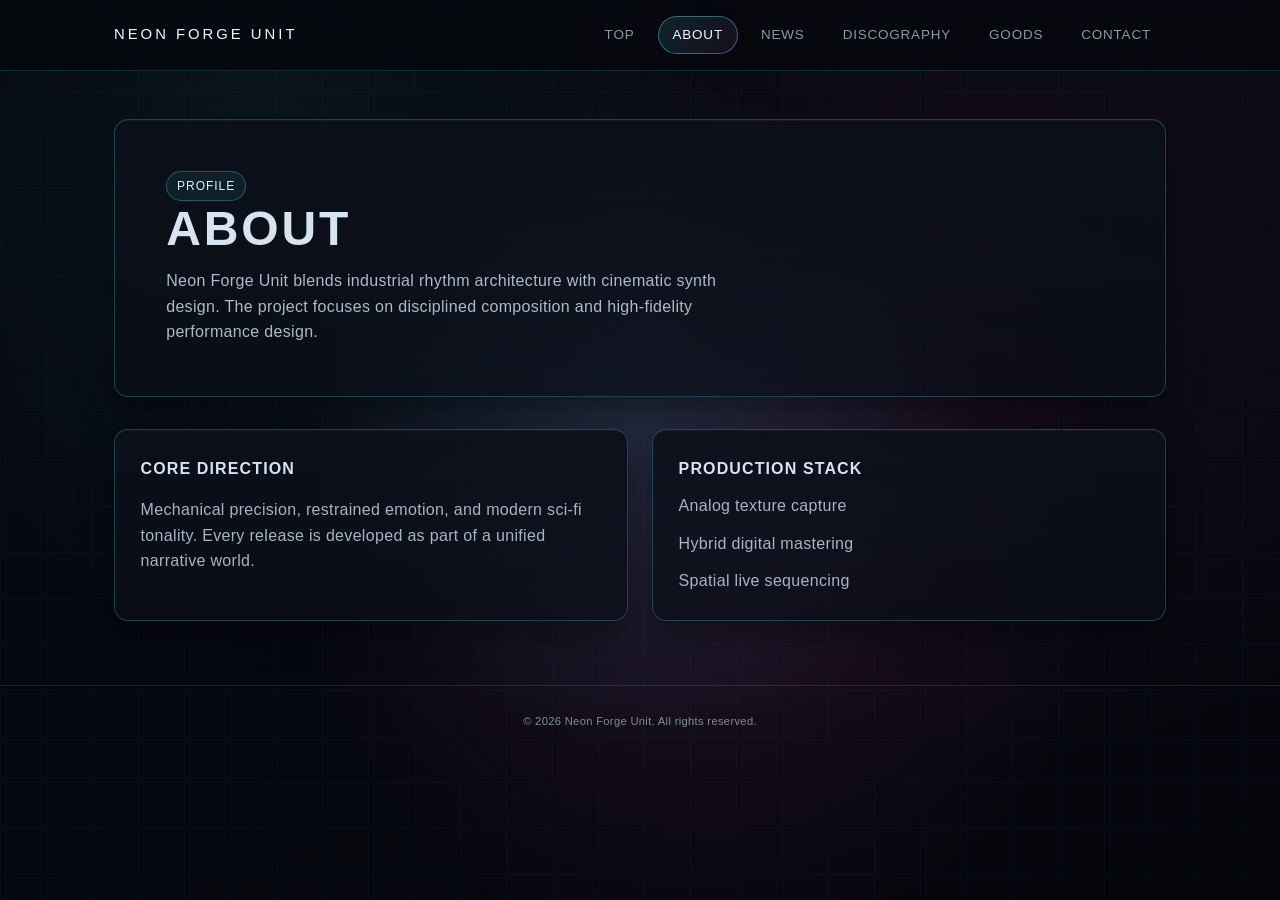
==== about/index.html @ 89658a67 "Add files via upload" ====
<!doctype html>
<html lang="en" data-page="about">
  <head>
    <meta charset="utf-8">
    <meta name="viewport" content="width=device-width, initial-scale=1">
    <title>About | Neon Forge Unit</title>
    <meta name="description" content="About Neon Forge Unit.">
    <link rel="stylesheet" href="/assets/site.css">
    <script defer src="/assets/site.js"></script>
  </head>
  <body>
    <div class="site-bg" aria-hidden="true">
      <div class="bg-grid"></div>
      <div class="bg-glow"></div>
      <div class="bg-scanlines"></div>
      <div class="bg-logo"><img src="/logo.png" alt=""></div>
    </div>

    <header class="site-header">
      <div class="nav-wrap">
        <a class="brand" href="/">Neon Forge Unit</a>
        <button class="menu-toggle" data-menu-toggle aria-controls="main-nav" aria-expanded="false">Menu</button>
        <nav id="main-nav" class="main-nav" data-nav aria-label="Primary">
          <ul>
            <li><a href="/">Top</a></li>
            <li><a href="/about/" aria-current="page">About</a></li>
            <li><a href="/news/">News</a></li>
            <li><a href="/discography/">Discography</a></li>
            <li><a href="/goods/">Goods</a></li>
            <li><a href="/contact/">Contact</a></li>
          </ul>
        </nav>
      </div>
    </header>

    <main class="container page">
      <section class="hero" aria-labelledby="about-title">
        <span class="tag">Profile</span>
        <h1 id="about-title">About</h1>
        <p>
          Neon Forge Unit blends industrial rhythm architecture with cinematic synth design. The project focuses on
          disciplined composition and high-fidelity performance design.
        </p>
      </section>

      <section class="grid" aria-label="About details">
        <article class="panel span-6">
          <h2>Core Direction</h2>
          <p>
            Mechanical precision, restrained emotion, and modern sci-fi tonality. Every release is developed as part of
            a unified narrative world.
          </p>
        </article>
        <article class="panel span-6">
          <h2>Production Stack</h2>
          <ul class="list-reset">
            <li>Analog texture capture</li>
            <li>Hybrid digital mastering</li>
            <li>Spatial live sequencing</li>
          </ul>
        </article>
      </section>
    </main>

    <footer class="site-footer">
      <small>&copy; 2026 Neon Forge Unit. All rights reserved.</small>
    </footer>
  </body>
</html>
---- assets/site.css ----
:root {
  --bg: #05060a;
  --bg-soft: #0a0d14;
  --surface: rgba(11, 15, 24, 0.72);
  --surface-strong: rgba(14, 19, 30, 0.92);
  --text: #d7e3f1;
  --text-dim: #8c98a8;
  --cyan: #49e6ff;
  --magenta: #ff5ad9;
  --line: rgba(73, 230, 255, 0.22);
  --line-soft: rgba(73, 230, 255, 0.09);
  --glow-cyan: rgba(73, 230, 255, 0.17);
  --glow-magenta: rgba(255, 90, 217, 0.14);
  --radius: 14px;
  --radius-sm: 10px;
  --container: 1100px;
  --space-1: 0.5rem;
  --space-2: 0.75rem;
  --space-3: 1rem;
  --space-4: 1.5rem;
  --space-5: 2rem;
  --space-6: 3rem;
  --space-7: 4rem;
  --border: 1px solid rgba(73, 230, 255, 0.24);
  --focus: 0 0 0 2px rgba(73, 230, 255, 0.35);
}

* {
  box-sizing: border-box;
}

html,
body {
  margin: 0;
  padding: 0;
  min-height: 100%;
}

body {
  font-family: "Segoe UI", "Noto Sans", "Helvetica Neue", sans-serif;
  color: var(--text);
  background: var(--bg);
  line-height: 1.6;
  letter-spacing: 0.02em;
}

a {
  color: inherit;
  text-decoration: none;
}

img {
  max-width: 100%;
  display: block;
}

.site-bg {
  position: fixed;
  inset: 0;
  z-index: -2;
  overflow: hidden;
  pointer-events: none;
  background:
    radial-gradient(circle at 20% 18%, rgba(73, 230, 255, 0.07), transparent 38%),
    radial-gradient(circle at 78% 26%, rgba(255, 90, 217, 0.06), transparent 45%),
    linear-gradient(160deg, #04050a 0%, #060811 45%, #05060a 100%);
}

.bg-grid,
.bg-glow,
.bg-scanlines,
.bg-logo {
  position: absolute;
  inset: 0;
}

.bg-grid {
  background-image:
    linear-gradient(rgba(73, 230, 255, 0.05) 1px, transparent 1px),
    linear-gradient(90deg, rgba(73, 230, 255, 0.05) 1px, transparent 1px);
  background-size: 46px 46px;
  opacity: 0.5;
}

.bg-glow {
  background:
    radial-gradient(circle at 50% 45%, var(--glow-cyan), transparent 42%),
    radial-gradient(circle at 55% 60%, var(--glow-magenta), transparent 48%);
  opacity: 0.8;
}

.bg-scanlines {
  background: repeating-linear-gradient(
    to bottom,
    rgba(255, 255, 255, 0.012) 0,
    rgba(255, 255, 255, 0.012) 1px,
    transparent 1px,
    transparent 3px
  );
  mix-blend-mode: soft-light;
  opacity: 0.18;
  animation: scan-drift 9s linear infinite;
}

.bg-logo {
  display: grid;
  place-items: center;
  opacity: 0.16;
}

.bg-logo img {
  width: min(46vw, 520px);
  height: auto;
  filter: drop-shadow(0 0 16px rgba(73, 230, 255, 0.18));
  transform: translate3d(0, 0, 0);
  transition: opacity 260ms ease;
  will-change: transform, filter;
}

.bg-logo.glitching img {
  filter:
    drop-shadow(-1px 0 rgba(255, 90, 217, 0.4))
    drop-shadow(1px 0 rgba(73, 230, 255, 0.45))
    drop-shadow(0 0 22px rgba(73, 230, 255, 0.2));
}

.site-header {
  position: sticky;
  top: 0;
  z-index: 15;
  border-bottom: 1px solid rgba(73, 230, 255, 0.16);
  backdrop-filter: blur(12px);
  background: rgba(5, 7, 12, 0.74);
}

.nav-wrap {
  max-width: var(--container);
  margin: 0 auto;
  padding: var(--space-3) var(--space-4);
  display: flex;
  align-items: center;
  justify-content: space-between;
  gap: var(--space-4);
}

.brand {
  font-size: 0.93rem;
  letter-spacing: 0.2em;
  text-transform: uppercase;
  color: #ecf5ff;
  white-space: nowrap;
}

.menu-toggle {
  display: none;
  background: transparent;
  color: var(--text);
  border: var(--border);
  border-radius: var(--radius-sm);
  padding: 0.48rem 0.72rem;
  font-size: 0.8rem;
  letter-spacing: 0.08em;
  text-transform: uppercase;
}

.main-nav ul {
  list-style: none;
  margin: 0;
  padding: 0;
  display: flex;
  gap: var(--space-1);
  align-items: center;
}

.main-nav a {
  display: inline-flex;
  align-items: center;
  justify-content: center;
  border-radius: 999px;
  border: 1px solid transparent;
  color: var(--text-dim);
  padding: 0.46rem 0.88rem;
  font-size: 0.84rem;
  letter-spacing: 0.06em;
  text-transform: uppercase;
  transition: 180ms ease;
}

.main-nav a:hover,
.main-nav a:focus-visible {
  color: var(--text);
  border-color: var(--line);
  background: rgba(73, 230, 255, 0.08);
  outline: none;
}

.main-nav a[aria-current="page"] {
  color: #f4f9ff;
  border-color: rgba(73, 230, 255, 0.42);
  background:
    linear-gradient(135deg, rgba(73, 230, 255, 0.13), rgba(255, 90, 217, 0.08));
}

.container {
  max-width: var(--container);
  margin: 0 auto;
  padding: var(--space-6) var(--space-4) var(--space-7);
}

.page {
  display: grid;
  gap: var(--space-5);
}

.hero,
.panel {
  border: var(--border);
  border-radius: var(--radius);
  background:
    linear-gradient(180deg, rgba(12, 16, 26, 0.92), rgba(10, 14, 23, 0.72));
  box-shadow:
    inset 0 1px 0 rgba(255, 255, 255, 0.04),
    0 16px 35px rgba(0, 0, 0, 0.4);
}

.hero {
  padding: clamp(1.5rem, 4vw, 3.2rem);
}

.hero h1 {
  margin: 0 0 var(--space-2);
  font-size: clamp(1.8rem, 5vw, 3rem);
  letter-spacing: 0.06em;
  text-transform: uppercase;
  line-height: 1.15;
}

.hero p {
  margin: 0;
  max-width: 66ch;
  color: #adbac9;
}

.grid {
  display: grid;
  gap: var(--space-4);
  grid-template-columns: repeat(12, minmax(0, 1fr));
}

.panel {
  padding: clamp(1.1rem, 3vw, 1.6rem);
}

.panel h2 {
  margin: 0 0 var(--space-2);
  font-size: 1rem;
  text-transform: uppercase;
  letter-spacing: 0.07em;
}

.panel p,
.panel li {
  color: #a7b4c3;
}

.span-4 {
  grid-column: span 4;
}

.span-6 {
  grid-column: span 6;
}

.span-8 {
  grid-column: span 8;
}

.span-12 {
  grid-column: span 12;
}

.list-reset {
  list-style: none;
  padding: 0;
  margin: 0;
  display: grid;
  gap: var(--space-2);
}

.tag {
  display: inline-flex;
  align-items: center;
  border-radius: 999px;
  border: 1px solid rgba(73, 230, 255, 0.3);
  background: rgba(73, 230, 255, 0.07);
  color: #d9f4ff;
  font-size: 0.75rem;
  letter-spacing: 0.08em;
  text-transform: uppercase;
  padding: 0.26rem 0.62rem;
}

.news-item,
.release,
.good-item {
  padding: var(--space-3);
  border-radius: var(--radius-sm);
  border: 1px solid var(--line-soft);
  background: rgba(8, 11, 19, 0.72);
}

.news-item h3,
.release h3,
.good-item h3 {
  margin: 0 0 0.35rem;
  font-size: 1rem;
}

.news-meta,
.release-meta,
.good-meta {
  margin: 0 0 var(--space-2);
  color: #87a2b8;
  font-size: 0.8rem;
  letter-spacing: 0.04em;
}

form {
  display: grid;
  gap: var(--space-3);
}

label {
  display: grid;
  gap: 0.42rem;
  font-size: 0.84rem;
  letter-spacing: 0.05em;
  text-transform: uppercase;
  color: #bfd0df;
}

input,
textarea {
  width: 100%;
  border: 1px solid rgba(73, 230, 255, 0.3);
  border-radius: 10px;
  background: rgba(8, 12, 20, 0.94);
  color: var(--text);
  font: inherit;
  padding: 0.72rem 0.86rem;
}

textarea {
  min-height: 160px;
  resize: vertical;
}

input:focus-visible,
textarea:focus-visible,
button:focus-visible,
a:focus-visible {
  outline: none;
  box-shadow: var(--focus);
}

button[type="submit"] {
  justify-self: start;
  border: 1px solid rgba(73, 230, 255, 0.45);
  border-radius: 999px;
  color: #e5f7ff;
  background:
    linear-gradient(132deg, rgba(73, 230, 255, 0.2), rgba(255, 90, 217, 0.16));
  padding: 0.62rem 1.2rem;
  letter-spacing: 0.08em;
  text-transform: uppercase;
  cursor: pointer;
}

.site-footer {
  border-top: 1px solid rgba(73, 230, 255, 0.16);
  padding: var(--space-4);
  color: #7f8d9d;
  font-size: 0.84rem;
  text-align: center;
}

@keyframes scan-drift {
  from {
    transform: translateY(0);
  }
  to {
    transform: translateY(3px);
  }
}

@media (max-width: 900px) {
  .span-4,
  .span-6,
  .span-8 {
    grid-column: span 12;
  }

  .nav-wrap {
    flex-wrap: wrap;
  }

  .menu-toggle {
    display: inline-flex;
    margin-left: auto;
  }

  .main-nav {
    width: 100%;
    display: none;
  }

  .main-nav.open {
    display: block;
  }

  .main-nav ul {
    flex-direction: column;
    align-items: stretch;
    gap: 0.35rem;
    padding-top: 0.35rem;
  }

  .main-nav a {
    justify-content: flex-start;
    border-radius: var(--radius-sm);
  }

  .container {
    padding-top: var(--space-5);
  }

  .bg-logo img {
    width: min(70vw, 460px);
  }
}

@media (prefers-reduced-motion: reduce) {
  *,
  *::before,
  *::after {
    animation-duration: 0.001ms !important;
    animation-iteration-count: 1 !important;
    transition-duration: 0.001ms !important;
    scroll-behavior: auto !important;
  }

  .bg-scanlines {
    animation: none;
  }
}
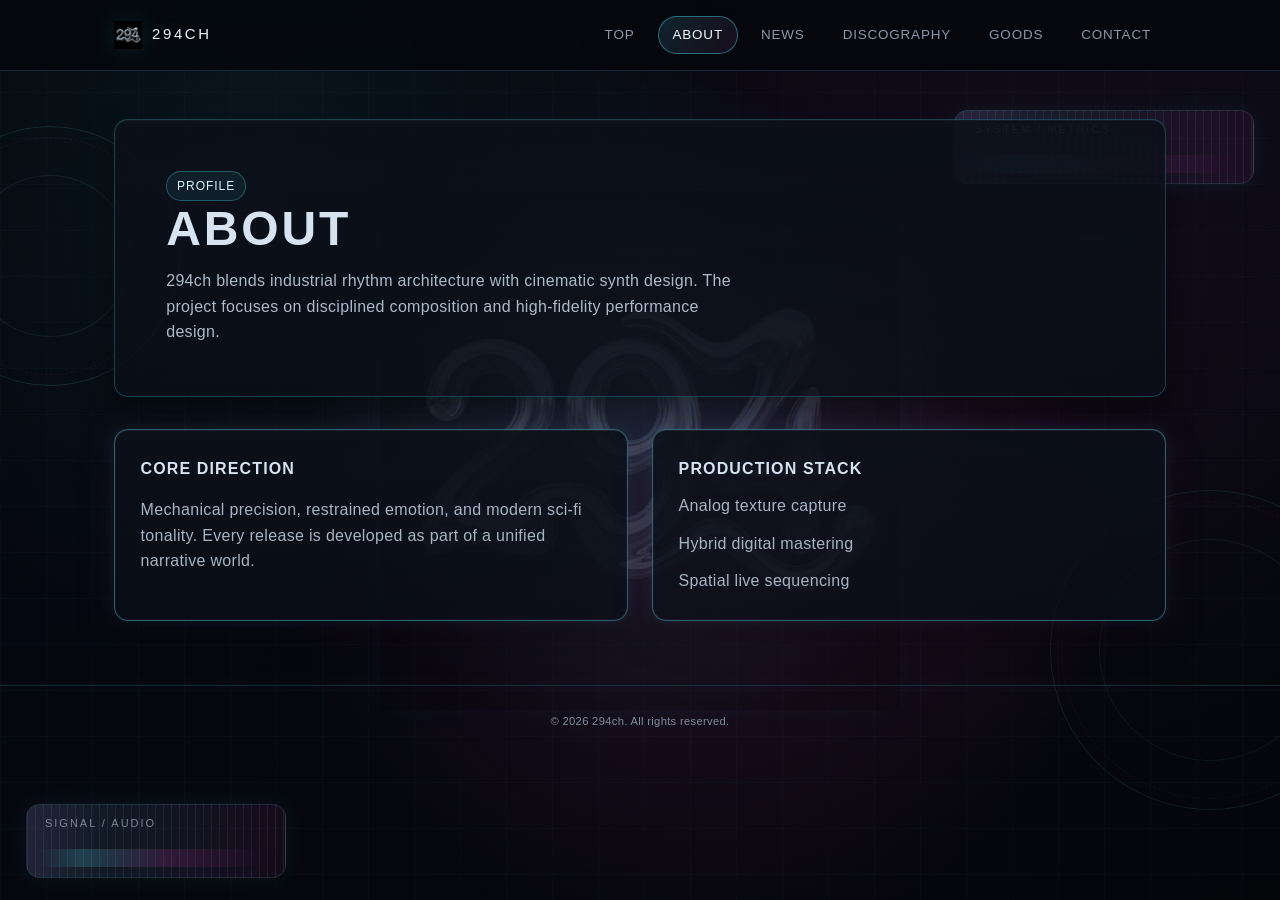
==== commit 7ceac811: "Add files via upload" ====
--- a/about/index.html
+++ b/about/index.html
@@ -1,10 +1,10 @@
 <!doctype html>
-<html lang="en" data-page="about">
+<html lang="ja" data-page="about">
   <head>
     <meta charset="utf-8">
     <meta name="viewport" content="width=device-width, initial-scale=1">
-    <title>About | Neon Forge Unit</title>
-    <meta name="description" content="About Neon Forge Unit.">
+    <title>About | 294ch</title>
+    <meta name="description" content="294ch のプロフィールと概要。">
     <link rel="stylesheet" href="/assets/site.css">
     <script defer src="/assets/site.js"></script>
   </head>
@@ -13,12 +13,19 @@
       <div class="bg-grid"></div>
       <div class="bg-glow"></div>
       <div class="bg-scanlines"></div>
+      <canvas class="bg-spectrum" data-spectrum aria-hidden="true"></canvas>
+      <div class="bg-hud" aria-hidden="true">
+        <div class="hud-reticle hud-reticle--a"></div>
+        <div class="hud-reticle hud-reticle--b"></div>
+        <div class="hud-meter hud-meter--left"><div class="hud-label">SIGNAL / AUDIO</div></div>
+        <div class="hud-meter hud-meter--right"><div class="hud-label">SYSTEM / METRICS</div></div>
+      </div>
       <div class="bg-logo"><img src="/logo.png" alt=""></div>
     </div>
 
     <header class="site-header">
       <div class="nav-wrap">
-        <a class="brand" href="/">Neon Forge Unit</a>
+        <a class="brand" href="/"><img class="brand-logo" src="/logo.png" alt="294ch"><span>294ch</span></a>
         <button class="menu-toggle" data-menu-toggle aria-controls="main-nav" aria-expanded="false">Menu</button>
         <nav id="main-nav" class="main-nav" data-nav aria-label="Primary">
           <ul>
@@ -38,7 +45,7 @@
         <span class="tag">Profile</span>
         <h1 id="about-title">About</h1>
         <p>
-          Neon Forge Unit blends industrial rhythm architecture with cinematic synth design. The project focuses on
+          294ch blends industrial rhythm architecture with cinematic synth design. The project focuses on
           disciplined composition and high-fidelity performance design.
         </p>
       </section>
@@ -63,7 +70,7 @@
     </main>
 
     <footer class="site-footer">
-      <small>&copy; 2026 Neon Forge Unit. All rights reserved.</small>
+      <small>&copy; 2026 294ch. All rights reserved.</small>
     </footer>
   </body>
 </html>
--- a/assets/site.css
+++ b/assets/site.css
@@ -214,6 +214,7 @@
 
 .hero,
 .panel {
+  position: relative;
   border: var(--border);
   border-radius: var(--radius);
   background:
@@ -453,3 +454,166 @@
     animation: none;
   }
 }
+
+/* --- Neon border pulse for panels --- */
+@keyframes neonFlicker {
+  0% { opacity: .55; filter: blur(.2px); }
+  6% { opacity: .85; }
+  8% { opacity: .35; }
+  10% { opacity: .75; }
+  14% { opacity: .55; }
+  22% { opacity: .95; }
+  24% { opacity: .6; }
+  48% { opacity: .7; }
+  52% { opacity: .95; }
+  60% { opacity: .55; }
+  100% { opacity: .65; }
+}
+
+.panel::before {
+  content: "";
+  position: absolute;
+  inset: -1px;
+  border-radius: inherit;
+  pointer-events: none;
+  border: 1px solid rgba(125, 244, 255, .28);
+  box-shadow:
+    0 0 0 1px rgba(255, 63, 219, .08) inset,
+    0 0 14px rgba(85, 234, 255, .14),
+    0 0 34px rgba(255, 63, 219, .08);
+  opacity: .6;
+  mix-blend-mode: screen;
+  animation: neonFlicker 7s infinite;
+}
+
+.panel:hover::before {
+  opacity: .9;
+}
+
+/* Brand logo */
+.brand {
+  display: inline-flex;
+  align-items: center;
+  gap: 10px;
+  letter-spacing: .18em;
+}
+.brand-logo {
+  width: 28px;
+  height: 28px;
+  display: block;
+  filter: drop-shadow(0 0 14px rgba(85,234,255,.14));
+  opacity: .92;
+}
+
+/* --- HUD background elements --- */
+.bg-spectrum {
+  position: absolute;
+  inset: 0;
+  width: 100%;
+  height: 100%;
+  opacity: .22;
+  mix-blend-mode: screen;
+  pointer-events: none;
+}
+
+.bg-hud {
+  position: absolute;
+  inset: 0;
+  pointer-events: none;
+  opacity: .8;
+}
+
+.hud-reticle {
+  position: absolute;
+  width: 260px;
+  height: 260px;
+  border-radius: 50%;
+  border: 1px solid rgba(125, 244, 255, .16);
+  box-shadow: 0 0 24px rgba(85,234,255,.08);
+  mask-image: radial-gradient(circle at center, rgba(0,0,0,.15) 0 36%, rgba(0,0,0,1) 40% 100%);
+}
+
+.hud-reticle::before,
+.hud-reticle::after{
+  content:"";
+  position:absolute;
+  inset: 10px;
+  border-radius: 50%;
+  border: 1px dashed rgba(255, 63, 219, .12);
+}
+
+.hud-reticle::after{
+  inset: 48px;
+  border-style: solid;
+  border-color: rgba(125, 244, 255, .1);
+}
+
+.hud-reticle--a { left: -80px; top: 14vh; transform: rotate(12deg); }
+.hud-reticle--b { right: -90px; bottom: 10vh; transform: rotate(-18deg); width: 320px; height: 320px; opacity: .8; }
+
+.hud-meter {
+  position: absolute;
+  width: 260px;
+  height: 74px;
+  border-radius: 14px;
+  border: 1px solid rgba(125, 244, 255, .14);
+  background:
+    linear-gradient(90deg, rgba(85,234,255,.14), rgba(255,63,219,.08)),
+    repeating-linear-gradient(90deg, rgba(255,255,255,.09) 0 1px, transparent 1px 8px);
+  box-shadow: 0 0 24px rgba(85,234,255,.08);
+  overflow: hidden;
+}
+
+.hud-meter::before{
+  content:"";
+  position:absolute;
+  inset: 0;
+  background:
+    linear-gradient(90deg, transparent 0%, rgba(85,234,255,.18) 32%, rgba(255,63,219,.16) 60%, transparent 100%);
+  transform: translateX(-70%);
+  animation: hudSweep 6.5s linear infinite;
+  opacity: .9;
+}
+
+@keyframes hudSweep{
+  0% { transform: translateX(-70%); }
+  100% { transform: translateX(70%); }
+}
+
+.hud-meter::after{
+  content:"";
+  position:absolute;
+  left: 12px;
+  right: 12px;
+  bottom: 10px;
+  height: 18px;
+  background:
+    linear-gradient(90deg,
+      rgba(85,234,255,.0) 0%,
+      rgba(85,234,255,.25) 18%,
+      rgba(255,63,219,.18) 55%,
+      rgba(255,63,219,.0) 100%);
+  filter: blur(.2px);
+  opacity: .9;
+}
+
+.hud-meter--left { left: 26px; bottom: 22px; }
+.hud-meter--right { right: 26px; top: 110px; width: 300px; }
+
+.hud-label{
+  position:absolute;
+  left: 18px;
+  top: 10px;
+  font-size: 11px;
+  letter-spacing: .18em;
+  color: rgba(220, 240, 255, .65);
+  text-transform: uppercase;
+}
+
+.hud-meter--right .hud-label{ left: 20px; }
+
+/* Reduce motion */
+@media (prefers-reduced-motion: reduce){
+  .panel::before { animation: none; }
+  .hud-meter::before { animation: none; }
+}
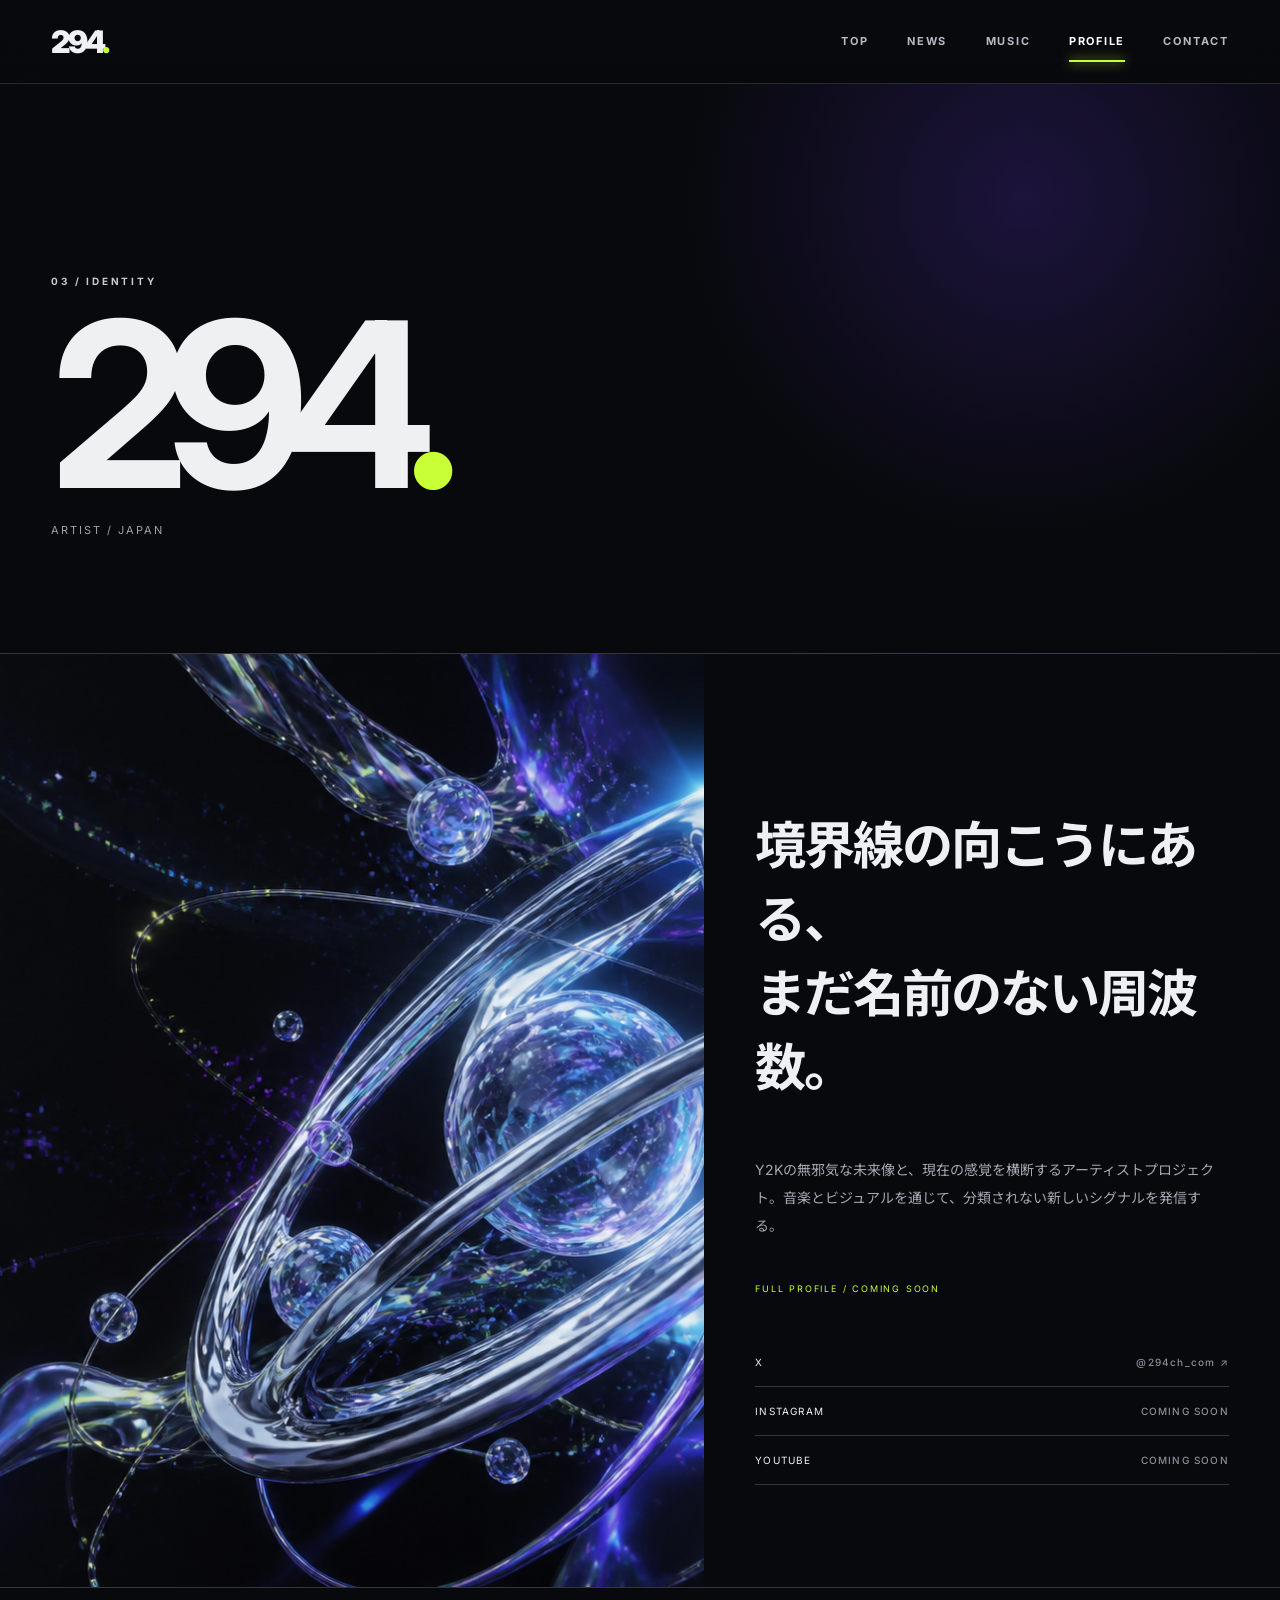
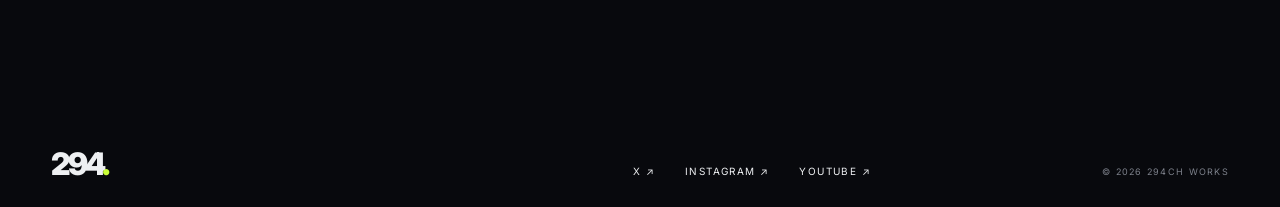
==== commit a8917b7c: "Redesign 294 artist website" ====
--- a/about/index.html
+++ b/about/index.html
@@ -1,76 +1,4 @@
-<!doctype html>
-<html lang="ja" data-page="about">
-  <head>
-    <meta charset="utf-8">
-    <meta name="viewport" content="width=device-width, initial-scale=1">
-    <title>About | 294ch</title>
-    <meta name="description" content="294ch のプロフィールと概要。">
-    <link rel="stylesheet" href="/assets/site.css">
-    <script defer src="/assets/site.js"></script>
-  </head>
-  <body>
-    <div class="site-bg" aria-hidden="true">
-      <div class="bg-grid"></div>
-      <div class="bg-glow"></div>
-      <div class="bg-scanlines"></div>
-      <canvas class="bg-spectrum" data-spectrum aria-hidden="true"></canvas>
-      <div class="bg-hud" aria-hidden="true">
-        <div class="hud-reticle hud-reticle--a"></div>
-        <div class="hud-reticle hud-reticle--b"></div>
-        <div class="hud-meter hud-meter--left"><div class="hud-label">SIGNAL / AUDIO</div></div>
-        <div class="hud-meter hud-meter--right"><div class="hud-label">SYSTEM / METRICS</div></div>
-      </div>
-      <div class="bg-logo"><img src="/logo.png" alt=""></div>
-    </div>
-
-    <header class="site-header">
-      <div class="nav-wrap">
-        <a class="brand" href="/"><img class="brand-logo" src="/logo.png" alt="294ch"><span>294ch</span></a>
-        <button class="menu-toggle" data-menu-toggle aria-controls="main-nav" aria-expanded="false">Menu</button>
-        <nav id="main-nav" class="main-nav" data-nav aria-label="Primary">
-          <ul>
-            <li><a href="/">Top</a></li>
-            <li><a href="/about/" aria-current="page">About</a></li>
-            <li><a href="/news/">News</a></li>
-            <li><a href="/discography/">Discography</a></li>
-            <li><a href="/goods/">Goods</a></li>
-            <li><a href="/contact/">Contact</a></li>
-          </ul>
-        </nav>
-      </div>
-    </header>
-
-    <main class="container page">
-      <section class="hero" aria-labelledby="about-title">
-        <span class="tag">Profile</span>
-        <h1 id="about-title">About</h1>
-        <p>
-          294ch blends industrial rhythm architecture with cinematic synth design. The project focuses on
-          disciplined composition and high-fidelity performance design.
-        </p>
-      </section>
-
-      <section class="grid" aria-label="About details">
-        <article class="panel span-6">
-          <h2>Core Direction</h2>
-          <p>
-            Mechanical precision, restrained emotion, and modern sci-fi tonality. Every release is developed as part of
-            a unified narrative world.
-          </p>
-        </article>
-        <article class="panel span-6">
-          <h2>Production Stack</h2>
-          <ul class="list-reset">
-            <li>Analog texture capture</li>
-            <li>Hybrid digital mastering</li>
-            <li>Spatial live sequencing</li>
-          </ul>
-        </article>
-      </section>
-    </main>
-
-    <footer class="site-footer">
-      <small>&copy; 2026 294ch. All rights reserved.</small>
-    </footer>
-  </body>
-</html>
+<!doctype html><html lang="ja" data-page="profile"><head><meta charset="utf-8"><meta name="viewport" content="width=device-width,initial-scale=1"><meta name="theme-color" content="#08090d"><meta name="description" content="アーティスト294.のプロフィール。"><title>PROFILE — 294.</title><link rel="stylesheet" href="/assets/site.css"><script defer src="/assets/site.js"></script></head><body>
+<header class="site-header"><a class="wordmark" href="/" aria-label="294. トップへ">294<span>.</span></a><button class="menu-button" type="button" aria-expanded="false" aria-controls="site-nav"><span></span><span></span><span></span><b>MENU</b></button><nav id="site-nav" class="site-nav" aria-label="メインメニュー"><a href="/">TOP</a><a href="/news/">NEWS</a><a href="/discography/">MUSIC</a><a class="active" href="/about/">PROFILE</a><a href="/contact/">CONTACT</a></nav></header>
+<main class="subpage"><header class="page-title reveal"><p class="eyebrow">03 / IDENTITY</p><h1>294<span>.</span></h1><p>ARTIST / JAPAN</p></header><section class="profile-grid reveal"><div class="profile-visual"><img src="/assets/images/294-hero.png" alt="294. キービジュアル"></div><div class="profile-copy"><p class="lead">境界線の向こうにある、<br>まだ名前のない周波数。</p><p>Y2Kの無邪気な未来像と、現在の感覚を横断するアーティストプロジェクト。音楽とビジュアルを通じて、分類されない新しいシグナルを発信する。</p><p class="profile-note">FULL PROFILE / COMING SOON</p><div class="social-stack"><a href="https://x.com/294ch_com" target="_blank" rel="noopener"><span>X</span><b>@294ch_com ↗</b></a><a href="#"><span>INSTAGRAM</span><b>COMING SOON</b></a><a href="#"><span>YOUTUBE</span><b>COMING SOON</b></a></div></div></section></main>
+<footer class="site-footer"><a class="wordmark" href="/">294<span>.</span></a><div class="footer-links"><a href="https://x.com/294ch_com" target="_blank" rel="noopener">X ↗</a><a href="#">INSTAGRAM ↗</a><a href="#">YOUTUBE ↗</a></div><small>© 2026 294CH WORKS</small></footer></body></html>
--- a/assets/site.css
+++ b/assets/site.css
@@ -1,619 +1,28 @@
-:root {
-  --bg: #05060a;
-  --bg-soft: #0a0d14;
-  --surface: rgba(11, 15, 24, 0.72);
-  --surface-strong: rgba(14, 19, 30, 0.92);
-  --text: #d7e3f1;
-  --text-dim: #8c98a8;
-  --cyan: #49e6ff;
-  --magenta: #ff5ad9;
-  --line: rgba(73, 230, 255, 0.22);
-  --line-soft: rgba(73, 230, 255, 0.09);
-  --glow-cyan: rgba(73, 230, 255, 0.17);
-  --glow-magenta: rgba(255, 90, 217, 0.14);
-  --radius: 14px;
-  --radius-sm: 10px;
-  --container: 1100px;
-  --space-1: 0.5rem;
-  --space-2: 0.75rem;
-  --space-3: 1rem;
-  --space-4: 1.5rem;
-  --space-5: 2rem;
-  --space-6: 3rem;
-  --space-7: 4rem;
-  --border: 1px solid rgba(73, 230, 255, 0.24);
-  --focus: 0 0 0 2px rgba(73, 230, 255, 0.35);
-}
+@import url('https://fonts.googleapis.com/css2?family=Inter:wght@400;500;600;700;800;900&family=Noto+Sans+JP:wght@400;500;700;900&display=swap');
 
-* {
-  box-sizing: border-box;
-}
-
-html,
-body {
-  margin: 0;
-  padding: 0;
-  min-height: 100%;
-}
-
-body {
-  font-family: "Segoe UI", "Noto Sans", "Helvetica Neue", sans-serif;
-  color: var(--text);
-  background: var(--bg);
-  line-height: 1.6;
-  letter-spacing: 0.02em;
-}
-
-a {
-  color: inherit;
-  text-decoration: none;
-}
-
-img {
-  max-width: 100%;
-  display: block;
-}
-
-.site-bg {
-  position: fixed;
-  inset: 0;
-  z-index: -2;
-  overflow: hidden;
-  pointer-events: none;
-  background:
-    radial-gradient(circle at 20% 18%, rgba(73, 230, 255, 0.07), transparent 38%),
-    radial-gradient(circle at 78% 26%, rgba(255, 90, 217, 0.06), transparent 45%),
-    linear-gradient(160deg, #04050a 0%, #060811 45%, #05060a 100%);
-}
-
-.bg-grid,
-.bg-glow,
-.bg-scanlines,
-.bg-logo {
-  position: absolute;
-  inset: 0;
-}
-
-.bg-grid {
-  background-image:
-    linear-gradient(rgba(73, 230, 255, 0.05) 1px, transparent 1px),
-    linear-gradient(90deg, rgba(73, 230, 255, 0.05) 1px, transparent 1px);
-  background-size: 46px 46px;
-  opacity: 0.5;
-}
-
-.bg-glow {
-  background:
-    radial-gradient(circle at 50% 45%, var(--glow-cyan), transparent 42%),
-    radial-gradient(circle at 55% 60%, var(--glow-magenta), transparent 48%);
-  opacity: 0.8;
-}
-
-.bg-scanlines {
-  background: repeating-linear-gradient(
-    to bottom,
-    rgba(255, 255, 255, 0.012) 0,
-    rgba(255, 255, 255, 0.012) 1px,
-    transparent 1px,
-    transparent 3px
-  );
-  mix-blend-mode: soft-light;
-  opacity: 0.18;
-  animation: scan-drift 9s linear infinite;
-}
-
-.bg-logo {
-  display: grid;
-  place-items: center;
-  opacity: 0.16;
-}
-
-.bg-logo img {
-  width: min(46vw, 520px);
-  height: auto;
-  filter: drop-shadow(0 0 16px rgba(73, 230, 255, 0.18));
-  transform: translate3d(0, 0, 0);
-  transition: opacity 260ms ease;
-  will-change: transform, filter;
-}
-
-.bg-logo.glitching img {
-  filter:
-    drop-shadow(-1px 0 rgba(255, 90, 217, 0.4))
-    drop-shadow(1px 0 rgba(73, 230, 255, 0.45))
-    drop-shadow(0 0 22px rgba(73, 230, 255, 0.2));
-}
-
-.site-header {
-  position: sticky;
-  top: 0;
-  z-index: 15;
-  border-bottom: 1px solid rgba(73, 230, 255, 0.16);
-  backdrop-filter: blur(12px);
-  background: rgba(5, 7, 12, 0.74);
-}
-
-.nav-wrap {
-  max-width: var(--container);
-  margin: 0 auto;
-  padding: var(--space-3) var(--space-4);
-  display: flex;
-  align-items: center;
-  justify-content: space-between;
-  gap: var(--space-4);
-}
-
-.brand {
-  font-size: 0.93rem;
-  letter-spacing: 0.2em;
-  text-transform: uppercase;
-  color: #ecf5ff;
-  white-space: nowrap;
-}
-
-.menu-toggle {
-  display: none;
-  background: transparent;
-  color: var(--text);
-  border: var(--border);
-  border-radius: var(--radius-sm);
-  padding: 0.48rem 0.72rem;
-  font-size: 0.8rem;
-  letter-spacing: 0.08em;
-  text-transform: uppercase;
-}
-
-.main-nav ul {
-  list-style: none;
-  margin: 0;
-  padding: 0;
-  display: flex;
-  gap: var(--space-1);
-  align-items: center;
-}
-
-.main-nav a {
-  display: inline-flex;
-  align-items: center;
-  justify-content: center;
-  border-radius: 999px;
-  border: 1px solid transparent;
-  color: var(--text-dim);
-  padding: 0.46rem 0.88rem;
-  font-size: 0.84rem;
-  letter-spacing: 0.06em;
-  text-transform: uppercase;
-  transition: 180ms ease;
-}
-
-.main-nav a:hover,
-.main-nav a:focus-visible {
-  color: var(--text);
-  border-color: var(--line);
-  background: rgba(73, 230, 255, 0.08);
-  outline: none;
-}
-
-.main-nav a[aria-current="page"] {
-  color: #f4f9ff;
-  border-color: rgba(73, 230, 255, 0.42);
-  background:
-    linear-gradient(135deg, rgba(73, 230, 255, 0.13), rgba(255, 90, 217, 0.08));
-}
-
-.container {
-  max-width: var(--container);
-  margin: 0 auto;
-  padding: var(--space-6) var(--space-4) var(--space-7);
-}
-
-.page {
-  display: grid;
-  gap: var(--space-5);
-}
-
-.hero,
-.panel {
-  position: relative;
-  border: var(--border);
-  border-radius: var(--radius);
-  background:
-    linear-gradient(180deg, rgba(12, 16, 26, 0.92), rgba(10, 14, 23, 0.72));
-  box-shadow:
-    inset 0 1px 0 rgba(255, 255, 255, 0.04),
-    0 16px 35px rgba(0, 0, 0, 0.4);
-}
-
-.hero {
-  padding: clamp(1.5rem, 4vw, 3.2rem);
-}
-
-.hero h1 {
-  margin: 0 0 var(--space-2);
-  font-size: clamp(1.8rem, 5vw, 3rem);
-  letter-spacing: 0.06em;
-  text-transform: uppercase;
-  line-height: 1.15;
-}
-
-.hero p {
-  margin: 0;
-  max-width: 66ch;
-  color: #adbac9;
-}
-
-.grid {
-  display: grid;
-  gap: var(--space-4);
-  grid-template-columns: repeat(12, minmax(0, 1fr));
-}
-
-.panel {
-  padding: clamp(1.1rem, 3vw, 1.6rem);
-}
-
-.panel h2 {
-  margin: 0 0 var(--space-2);
-  font-size: 1rem;
-  text-transform: uppercase;
-  letter-spacing: 0.07em;
-}
-
-.panel p,
-.panel li {
-  color: #a7b4c3;
-}
-
-.span-4 {
-  grid-column: span 4;
-}
-
-.span-6 {
-  grid-column: span 6;
-}
-
-.span-8 {
-  grid-column: span 8;
-}
-
-.span-12 {
-  grid-column: span 12;
-}
-
-.list-reset {
-  list-style: none;
-  padding: 0;
-  margin: 0;
-  display: grid;
-  gap: var(--space-2);
-}
-
-.tag {
-  display: inline-flex;
-  align-items: center;
-  border-radius: 999px;
-  border: 1px solid rgba(73, 230, 255, 0.3);
-  background: rgba(73, 230, 255, 0.07);
-  color: #d9f4ff;
-  font-size: 0.75rem;
-  letter-spacing: 0.08em;
-  text-transform: uppercase;
-  padding: 0.26rem 0.62rem;
-}
-
-.news-item,
-.release,
-.good-item {
-  padding: var(--space-3);
-  border-radius: var(--radius-sm);
-  border: 1px solid var(--line-soft);
-  background: rgba(8, 11, 19, 0.72);
-}
-
-.news-item h3,
-.release h3,
-.good-item h3 {
-  margin: 0 0 0.35rem;
-  font-size: 1rem;
-}
-
-.news-meta,
-.release-meta,
-.good-meta {
-  margin: 0 0 var(--space-2);
-  color: #87a2b8;
-  font-size: 0.8rem;
-  letter-spacing: 0.04em;
-}
-
-form {
-  display: grid;
-  gap: var(--space-3);
-}
-
-label {
-  display: grid;
-  gap: 0.42rem;
-  font-size: 0.84rem;
-  letter-spacing: 0.05em;
-  text-transform: uppercase;
-  color: #bfd0df;
-}
-
-input,
-textarea {
-  width: 100%;
-  border: 1px solid rgba(73, 230, 255, 0.3);
-  border-radius: 10px;
-  background: rgba(8, 12, 20, 0.94);
-  color: var(--text);
-  font: inherit;
-  padding: 0.72rem 0.86rem;
-}
-
-textarea {
-  min-height: 160px;
-  resize: vertical;
-}
-
-input:focus-visible,
-textarea:focus-visible,
-button:focus-visible,
-a:focus-visible {
-  outline: none;
-  box-shadow: var(--focus);
-}
-
-button[type="submit"] {
-  justify-self: start;
-  border: 1px solid rgba(73, 230, 255, 0.45);
-  border-radius: 999px;
-  color: #e5f7ff;
-  background:
-    linear-gradient(132deg, rgba(73, 230, 255, 0.2), rgba(255, 90, 217, 0.16));
-  padding: 0.62rem 1.2rem;
-  letter-spacing: 0.08em;
-  text-transform: uppercase;
-  cursor: pointer;
-}
-
-.site-footer {
-  border-top: 1px solid rgba(73, 230, 255, 0.16);
-  padding: var(--space-4);
-  color: #7f8d9d;
-  font-size: 0.84rem;
-  text-align: center;
-}
-
-@keyframes scan-drift {
-  from {
-    transform: translateY(0);
-  }
-  to {
-    transform: translateY(3px);
-  }
-}
-
-@media (max-width: 900px) {
-  .span-4,
-  .span-6,
-  .span-8 {
-    grid-column: span 12;
-  }
-
-  .nav-wrap {
-    flex-wrap: wrap;
-  }
-
-  .menu-toggle {
-    display: inline-flex;
-    margin-left: auto;
-  }
-
-  .main-nav {
-    width: 100%;
-    display: none;
-  }
-
-  .main-nav.open {
-    display: block;
-  }
-
-  .main-nav ul {
-    flex-direction: column;
-    align-items: stretch;
-    gap: 0.35rem;
-    padding-top: 0.35rem;
-  }
-
-  .main-nav a {
-    justify-content: flex-start;
-    border-radius: var(--radius-sm);
-  }
-
-  .container {
-    padding-top: var(--space-5);
-  }
-
-  .bg-logo img {
-    width: min(70vw, 460px);
-  }
-}
-
-@media (prefers-reduced-motion: reduce) {
-  *,
-  *::before,
-  *::after {
-    animation-duration: 0.001ms !important;
-    animation-iteration-count: 1 !important;
-    transition-duration: 0.001ms !important;
-    scroll-behavior: auto !important;
-  }
-
-  .bg-scanlines {
-    animation: none;
-  }
-}
-
-/* --- Neon border pulse for panels --- */
-@keyframes neonFlicker {
-  0% { opacity: .55; filter: blur(.2px); }
-  6% { opacity: .85; }
-  8% { opacity: .35; }
-  10% { opacity: .75; }
-  14% { opacity: .55; }
-  22% { opacity: .95; }
-  24% { opacity: .6; }
-  48% { opacity: .7; }
-  52% { opacity: .95; }
-  60% { opacity: .55; }
-  100% { opacity: .65; }
-}
-
-.panel::before {
-  content: "";
-  position: absolute;
-  inset: -1px;
-  border-radius: inherit;
-  pointer-events: none;
-  border: 1px solid rgba(125, 244, 255, .28);
-  box-shadow:
-    0 0 0 1px rgba(255, 63, 219, .08) inset,
-    0 0 14px rgba(85, 234, 255, .14),
-    0 0 34px rgba(255, 63, 219, .08);
-  opacity: .6;
-  mix-blend-mode: screen;
-  animation: neonFlicker 7s infinite;
-}
-
-.panel:hover::before {
-  opacity: .9;
-}
-
-/* Brand logo */
-.brand {
-  display: inline-flex;
-  align-items: center;
-  gap: 10px;
-  letter-spacing: .18em;
-}
-.brand-logo {
-  width: 28px;
-  height: 28px;
-  display: block;
-  filter: drop-shadow(0 0 14px rgba(85,234,255,.14));
-  opacity: .92;
-}
-
-/* --- HUD background elements --- */
-.bg-spectrum {
-  position: absolute;
-  inset: 0;
-  width: 100%;
-  height: 100%;
-  opacity: .22;
-  mix-blend-mode: screen;
-  pointer-events: none;
-}
-
-.bg-hud {
-  position: absolute;
-  inset: 0;
-  pointer-events: none;
-  opacity: .8;
-}
-
-.hud-reticle {
-  position: absolute;
-  width: 260px;
-  height: 260px;
-  border-radius: 50%;
-  border: 1px solid rgba(125, 244, 255, .16);
-  box-shadow: 0 0 24px rgba(85,234,255,.08);
-  mask-image: radial-gradient(circle at center, rgba(0,0,0,.15) 0 36%, rgba(0,0,0,1) 40% 100%);
-}
-
-.hud-reticle::before,
-.hud-reticle::after{
-  content:"";
-  position:absolute;
-  inset: 10px;
-  border-radius: 50%;
-  border: 1px dashed rgba(255, 63, 219, .12);
-}
-
-.hud-reticle::after{
-  inset: 48px;
-  border-style: solid;
-  border-color: rgba(125, 244, 255, .1);
-}
-
-.hud-reticle--a { left: -80px; top: 14vh; transform: rotate(12deg); }
-.hud-reticle--b { right: -90px; bottom: 10vh; transform: rotate(-18deg); width: 320px; height: 320px; opacity: .8; }
-
-.hud-meter {
-  position: absolute;
-  width: 260px;
-  height: 74px;
-  border-radius: 14px;
-  border: 1px solid rgba(125, 244, 255, .14);
-  background:
-    linear-gradient(90deg, rgba(85,234,255,.14), rgba(255,63,219,.08)),
-    repeating-linear-gradient(90deg, rgba(255,255,255,.09) 0 1px, transparent 1px 8px);
-  box-shadow: 0 0 24px rgba(85,234,255,.08);
-  overflow: hidden;
-}
-
-.hud-meter::before{
-  content:"";
-  position:absolute;
-  inset: 0;
-  background:
-    linear-gradient(90deg, transparent 0%, rgba(85,234,255,.18) 32%, rgba(255,63,219,.16) 60%, transparent 100%);
-  transform: translateX(-70%);
-  animation: hudSweep 6.5s linear infinite;
-  opacity: .9;
-}
-
-@keyframes hudSweep{
-  0% { transform: translateX(-70%); }
-  100% { transform: translateX(70%); }
-}
-
-.hud-meter::after{
-  content:"";
-  position:absolute;
-  left: 12px;
-  right: 12px;
-  bottom: 10px;
-  height: 18px;
-  background:
-    linear-gradient(90deg,
-      rgba(85,234,255,.0) 0%,
-      rgba(85,234,255,.25) 18%,
-      rgba(255,63,219,.18) 55%,
-      rgba(255,63,219,.0) 100%);
-  filter: blur(.2px);
-  opacity: .9;
-}
-
-.hud-meter--left { left: 26px; bottom: 22px; }
-.hud-meter--right { right: 26px; top: 110px; width: 300px; }
-
-.hud-label{
-  position:absolute;
-  left: 18px;
-  top: 10px;
-  font-size: 11px;
-  letter-spacing: .18em;
-  color: rgba(220, 240, 255, .65);
-  text-transform: uppercase;
-}
-
-.hud-meter--right .hud-label{ left: 20px; }
-
-/* Reduce motion */
-@media (prefers-reduced-motion: reduce){
-  .panel::before { animation: none; }
-  .hud-meter::before { animation: none; }
-}
+:root{--ink:#08090d;--paper:#eef0f2;--silver:#c8cbd3;--lime:#c9ff37;--violet:#7448ff;--line:rgba(255,255,255,.18);--pad:clamp(20px,4vw,64px)}
+*{box-sizing:border-box}html{scroll-behavior:smooth;background:var(--ink)}body{margin:0;background:var(--ink);color:var(--paper);font-family:Inter,"Noto Sans JP",sans-serif;line-height:1.6;overflow-x:hidden}a{color:inherit;text-decoration:none}img{display:block;max-width:100%}button,input,textarea{font:inherit}::selection{background:var(--lime);color:var(--ink)}
+.site-header{position:fixed;inset:0 0 auto;z-index:50;height:84px;padding:0 var(--pad);display:flex;align-items:center;justify-content:space-between;border-bottom:1px solid rgba(255,255,255,.14);background:linear-gradient(#08090dd9,#08090d45);backdrop-filter:blur(14px)}
+.wordmark{font-size:31px;font-weight:900;letter-spacing:-.1em;line-height:1}.wordmark span,.page-title h1 span{color:var(--lime)}
+.site-nav{display:flex;align-items:center;gap:clamp(20px,3vw,52px)}.site-nav a{position:relative;font-size:11px;font-weight:700;letter-spacing:.16em;color:#b7bac3}.site-nav a:hover,.site-nav a.active{color:#fff}.site-nav a.active:after{content:"";position:absolute;left:0;right:0;bottom:-12px;height:2px;background:var(--lime);box-shadow:0 0 12px var(--lime)}
+.menu-button{display:none}
+.hero{height:100svh;min-height:680px;position:relative;isolation:isolate;overflow:hidden;border:10px solid #08090d}.tunnel-stage{position:absolute;inset:-4%;z-index:-4;overflow:hidden;background:#050609}.hero-art,.hero-canvas{position:absolute;inset:0;width:100%;height:100%;object-fit:cover;object-position:center}.tunnel-layer{transform-origin:70% 69%;will-change:transform,opacity;animation:tunnel-flight 12s linear infinite}.tunnel-one{animation-delay:0s}.tunnel-two{animation-delay:-4s}.tunnel-three{animation-delay:-8s}.hero-canvas{opacity:0;transition:opacity .8s ease;filter:saturate(1.08) contrast(1.04);will-change:contents}.hero.canvas-ready .hero-canvas{opacity:1}.hero.canvas-ready .hero-art{opacity:0}.hero-shade{position:absolute;inset:0;z-index:-2;background:linear-gradient(90deg,rgba(8,9,13,.52) 0%,rgba(8,9,13,.12) 46%,rgba(8,9,13,.01)),linear-gradient(0deg,rgba(8,9,13,.58),transparent 40%)}.hero:after{content:"";position:absolute;inset:0;z-index:-1;background-image:linear-gradient(rgba(255,255,255,.035) 1px,transparent 1px),linear-gradient(90deg,rgba(255,255,255,.035) 1px,transparent 1px);background-size:42px 42px;mask-image:linear-gradient(to right,#000,transparent 72%);mix-blend-mode:screen}
+.hero-copy{position:absolute;left:var(--pad);top:50%;transform:translateY(-43%);z-index:4}.eyebrow{font-size:10px;font-weight:700;letter-spacing:.28em;color:#c7cad2}.hero h1{position:relative;margin:8px 0 0;font-size:clamp(150px,26vw,420px);font-weight:900;line-height:.7;letter-spacing:-.11em;filter:drop-shadow(5px 5px 0 #7b45ff99)}.hero h1 span,.hero h1 i{background:none;color:rgba(4,5,8,.2);-webkit-text-stroke:clamp(1.5px,.18vw,3px) #f2f1f8;filter:drop-shadow(0 8px 22px #000)}.hero h1 i{font-style:normal}.hero h1:after{content:"294.";position:absolute;left:12%;top:48%;font-size:.28em;line-height:1;color:#fff;-webkit-text-stroke:0;letter-spacing:-.1em;text-shadow:4px 4px 0 #7748ff,7px 7px 0 #1d70ff;transform:rotate(-4deg)}.hero-footer{position:absolute;bottom:50px;left:var(--pad);right:var(--pad);z-index:5;display:flex;justify-content:space-between;font-family:monospace;font-size:9px;letter-spacing:.2em}.hero-footer a{color:var(--lime)}
+.y2k-layer{position:absolute;inset:0;z-index:3;pointer-events:none;font-family:monospace}.pixel-star{position:absolute;color:#fff;font-size:clamp(22px,3vw,42px);text-shadow:0 0 12px #80e8ff,3px 3px 0 #6944ff;animation:star-pulse 2.2s steps(2,end) infinite}.star-a{right:9%;top:24%}.star-b{right:40%;bottom:20%;animation-delay:-1.1s}.hud-code,.hud-time{position:absolute;border:1px solid rgba(211,255,73,.7);background:rgba(6,8,15,.58);backdrop-filter:blur(8px);padding:6px 10px;color:var(--lime);font-size:8px;letter-spacing:.12em;box-shadow:3px 3px 0 #623cff88}.hud-code{left:var(--pad);top:15%}.hud-time{right:var(--pad);top:15%}.corner{position:absolute;width:72px;height:72px;border-color:rgba(255,255,255,.72)}.corner-a{left:20px;top:95px;border-left:1px solid;border-top:1px solid}.corner-b{right:20px;bottom:60px;border-right:1px solid;border-bottom:1px solid}.signal-strip{position:absolute;left:0;right:0;bottom:0;z-index:8;height:25px;display:flex;overflow:hidden;background:var(--lime);color:#0b0d11;font:800 9px/25px monospace;letter-spacing:.12em;white-space:nowrap;transform:rotate(-.35deg) scale(1.02)}.signal-strip span{display:block;min-width:max-content;animation:ticker 16s linear infinite}
+.object-stage{position:absolute;inset:0;z-index:-3;pointer-events:none;overflow:hidden}.object-layer{position:absolute;display:block;aspect-ratio:1.5;background-image:url('/assets/images/294-y2k-objects-v3-alpha.png');background-repeat:no-repeat;background-size:200% 200%;filter:drop-shadow(0 18px 28px rgba(58,32,156,.38));will-change:transform;--px:0px;--py:0px}.object-planet{width:clamp(330px,38vw,620px);right:-4%;top:6%;background-position:0 0;animation:float-planet 9s ease-in-out infinite}.object-heart{width:clamp(220px,24vw,390px);right:4%;bottom:7%;background-position:100% 0;animation:float-heart 7.4s ease-in-out infinite}.object-stars{width:clamp(180px,21vw,340px);left:32%;top:8%;background-position:0 100%;animation:float-stars 6.8s ease-in-out infinite}.object-blob{width:clamp(250px,29vw,470px);right:29%;bottom:-11%;background-position:100% 100%;animation:float-blob 10.5s ease-in-out infinite}.object-heart-mini{width:clamp(90px,10vw,160px);left:37%;bottom:12%;background-position:100% 0;animation:float-heart-mini 5.8s ease-in-out infinite}.object-stars-mini{width:clamp(110px,13vw,210px);right:1%;top:43%;background-position:0 100%;animation:float-stars-mini 5.2s ease-in-out infinite}
+.section{padding:clamp(90px,12vw,180px) var(--pad)}.section-head{display:grid;grid-template-columns:1fr 2fr auto;align-items:end;padding-bottom:32px;border-bottom:1px solid var(--line)}.section-head p,.section-head a{font-size:10px;letter-spacing:.18em}.section-head h2{margin:0;font-size:clamp(62px,10vw,150px);line-height:.7;letter-spacing:-.09em}.section-head a{color:var(--lime)}
+.news-feature{display:grid;grid-template-columns:1fr 2fr auto;gap:30px;align-items:center;padding:32px 4px;border-bottom:1px solid var(--line);transition:.25s}.news-feature:hover{padding-left:16px;background:linear-gradient(90deg,rgba(201,255,55,.08),transparent)}.news-date{font-size:11px;color:#898d98;letter-spacing:.12em}.news-title{font-size:clamp(14px,2vw,24px);font-weight:600;letter-spacing:-.03em}.arrow{font-size:24px;color:var(--lime)}
+.statement{padding:clamp(110px,16vw,230px) var(--pad);background:#d7d9df;color:#0b0c10;position:relative;overflow:hidden}.statement:after{content:"294.";position:absolute;right:-.05em;bottom:-.32em;font-size:36vw;font-weight:900;letter-spacing:-.13em;color:#c9ccd3;z-index:0}.statement>*{position:relative;z-index:1}.statement .eyebrow{color:#4d5059}.statement-copy{margin:30px 0 56px;font-size:clamp(48px,9.3vw,142px);font-weight:900;line-height:.78;letter-spacing:-.09em}.statement-copy span{color:transparent;-webkit-text-stroke:1px #333741}.pill{display:inline-flex;gap:80px;align-items:center;border:1px solid #1d1f27;border-radius:100px;padding:18px 24px;font-size:11px;font-weight:700;letter-spacing:.14em}.pill:hover{background:#0b0c10;color:#fff}.pill span{color:var(--violet)}
+.music-tease{min-height:90vh;padding:clamp(100px,12vw,180px) var(--pad);display:grid;grid-template-columns:1fr 1fr;align-items:center;gap:8vw;background:radial-gradient(circle at 25% 50%,#33216d 0,transparent 37%),#08090d}.music-tease h2{font-size:clamp(52px,8vw,124px);line-height:.82;letter-spacing:-.08em;margin:24px 0 52px}.text-link{font-size:11px;font-weight:700;letter-spacing:.16em;color:var(--lime);border-bottom:1px solid var(--lime);padding-bottom:8px}
+.orb{aspect-ratio:1;border-radius:50%;display:grid;place-items:center;position:relative;background:radial-gradient(circle at 38% 34%,#fff 0,#8cc8ff 8%,#7250ff 23%,#1b153a 46%,#05060a 68%);box-shadow:inset -26px -28px 50px #000,0 0 80px #7048ff44;overflow:hidden}.orb:after{content:"";position:absolute;width:130%;height:18%;background:linear-gradient(90deg,transparent,#fff9,transparent);transform:rotate(-24deg);filter:blur(12px)}.orb span{font-size:clamp(52px,10vw,160px);font-weight:900;letter-spacing:-.11em;mix-blend-mode:overlay}
+.site-footer{min-height:220px;padding:60px var(--pad) 28px;display:grid;grid-template-columns:1fr 2fr auto;align-items:end;border-top:1px solid var(--line)}.footer-links{display:flex;justify-content:center;gap:30px;font-size:10px;letter-spacing:.14em}.site-footer small{font-size:9px;color:#7d818b;letter-spacing:.14em}
+.subpage{padding-top:84px;min-height:100vh}.page-title{padding:clamp(110px,14vw,210px) var(--pad) clamp(70px,8vw,120px);border-bottom:1px solid var(--line);background:radial-gradient(circle at 80% 20%,#44299855,transparent 30%)}.page-title h1{font-size:clamp(84px,18vw,270px);line-height:.75;letter-spacing:-.1em;margin:30px 0}.page-title>p:last-child{font-size:11px;letter-spacing:.18em;color:#9da1aa}
+.news-list{padding:0 var(--pad) 140px}.news-row{display:grid;grid-template-columns:1fr 3fr auto;gap:40px;padding:48px 0;border-bottom:1px solid var(--line)}.news-row time{font-size:11px;color:#858995;letter-spacing:.12em}.news-row h2{font-size:clamp(22px,3vw,42px);letter-spacing:-.05em;margin:16px 0 10px}.news-row p{max-width:700px;color:#9296a0;font-size:13px}.news-row>b{font-size:24px;color:var(--lime)}.chip{border:1px solid #4b4f5a;border-radius:30px;padding:5px 9px;font-size:8px;letter-spacing:.18em;color:var(--lime)}
+.release-hero{padding:80px var(--pad) 150px;display:grid;grid-template-columns:minmax(280px,560px) 1fr;gap:8vw;align-items:center}.release-art{padding:5%;background:linear-gradient(145deg,#d9dce3,#666b78);box-shadow:0 30px 100px #000}.release-info h2{font-size:clamp(48px,7vw,106px);line-height:.82;letter-spacing:-.08em;margin:26px 0}.release-info>p{font-size:11px;letter-spacing:.2em;color:#999da6}.platforms{margin-top:50px;display:flex;flex-wrap:wrap;gap:8px}.platforms span{padding:10px 14px;border:1px solid #383b45;border-radius:40px;color:#737782;font-size:8px;letter-spacing:.12em}
+.profile-grid{display:grid;grid-template-columns:1.1fr .9fr;min-height:780px}.profile-visual{min-height:650px;overflow:hidden}.profile-visual img{width:100%;height:100%;object-fit:cover}.profile-copy{padding:clamp(60px,8vw,130px) var(--pad);align-self:center}.profile-copy .lead{font-size:clamp(28px,4vw,54px);font-weight:700;line-height:1.45;letter-spacing:-.04em}.profile-copy>p:not(.lead):not(.profile-note){max-width:600px;color:#a4a8b1;font-size:14px;line-height:2}.profile-note{margin:42px 0;font-size:9px;letter-spacing:.2em;color:var(--lime)}.social-stack a{display:flex;justify-content:space-between;padding:16px 0;border-bottom:1px solid var(--line);font-size:10px;letter-spacing:.12em}.social-stack b{font-weight:500;color:#8a8e98}
+.contact-layout{padding:80px var(--pad) 150px;display:grid;grid-template-columns:1fr 1fr;gap:8vw}.contact-lead{font-size:clamp(46px,6.5vw,96px);font-weight:900;line-height:.82;letter-spacing:-.07em;margin:0 0 40px}.contact-lead i{color:var(--lime);font-style:normal}.contact-layout>div>p:last-child{font-size:12px;color:#8f939d}.contact-form{display:grid;gap:26px}.contact-form label{display:grid;gap:10px;font-size:9px;letter-spacing:.18em;color:#a4a8b1}.contact-form input,.contact-form textarea{width:100%;border:0;border-bottom:1px solid #454953;background:transparent;color:#fff;padding:12px 0;border-radius:0;outline:none}.contact-form input:focus,.contact-form textarea:focus{border-color:var(--lime)}.contact-form textarea{min-height:140px;resize:vertical}.contact-form button{margin-top:14px;background:var(--lime);color:#0a0b0e;border:0;border-radius:50px;padding:18px 24px;font-size:11px;font-weight:800;letter-spacing:.14em;display:flex;justify-content:space-between;cursor:pointer}.contact-form button:hover{filter:brightness(1.12)}
+.reveal{opacity:0;transform:translateY(24px);transition:opacity .8s ease,transform .8s ease}.reveal.visible{opacity:1;transform:none}@keyframes hero-in{from{opacity:0}to{opacity:1}}@keyframes star-pulse{0%,100%{opacity:.35;transform:scale(.7) rotate(0)}50%{opacity:1;transform:scale(1.2) rotate(45deg)}}@keyframes ticker{to{transform:translateX(-100%)}}@keyframes float-planet{0%,100%{transform:translate3d(calc(var(--px) - 8px),calc(var(--py) - 12px),0) rotate(-4deg)}50%{transform:translate3d(calc(var(--px) + 14px),calc(var(--py) + 16px),0) rotate(5deg)}}@keyframes float-heart{0%,100%{transform:translate3d(calc(var(--px) + 5px),calc(var(--py) + 12px),0) rotate(8deg) scale(.96)}50%{transform:translate3d(calc(var(--px) - 16px),calc(var(--py) - 16px),0) rotate(-7deg) scale(1.05)}}@keyframes float-stars{0%,100%{transform:translate3d(calc(var(--px) - 14px),calc(var(--py) + 4px),0) rotate(-10deg)}50%{transform:translate3d(calc(var(--px) + 16px),calc(var(--py) - 14px),0) rotate(9deg)}}@keyframes float-blob{0%,100%{transform:translate3d(calc(var(--px) + 10px),calc(var(--py) + 10px),0) rotate(-5deg) scale(1)}50%{transform:translate3d(calc(var(--px) - 18px),calc(var(--py) - 10px),0) rotate(7deg) scale(1.08)}}@keyframes float-heart-mini{0%,100%{transform:translate3d(calc(var(--px) - 5px),calc(var(--py) - 14px),0) rotate(-12deg)}50%{transform:translate3d(calc(var(--px) + 12px),calc(var(--py) + 12px),0) rotate(13deg)}}@keyframes float-stars-mini{0%,100%{transform:translate3d(calc(var(--px) + 8px),calc(var(--py) - 8px),0) rotate(0) scale(.92)}50%{transform:translate3d(calc(var(--px) - 10px),calc(var(--py) + 14px),0) rotate(18deg) scale(1.08)}}
+@media(max-width:760px){.site-header{height:66px}.subpage{padding-top:66px}.site-nav{position:fixed;inset:66px 0 0;background:#090a0e;display:flex;flex-direction:column;align-items:flex-start;justify-content:center;padding:10vw;gap:22px;transform:translateX(100%);transition:.35s}.site-nav.open{transform:none}.site-nav a{font-size:10vw;line-height:1;letter-spacing:-.05em;font-weight:900}.site-nav a.active:after{left:auto;bottom:8px;width:18px}.menu-button{display:grid;grid-template-columns:22px auto;align-items:center;gap:2px 8px;border:0;color:#fff;background:none;padding:10px 0}.menu-button span{display:block;grid-column:1;width:22px;height:1px;background:#fff}.menu-button b{grid-column:2;grid-row:1/4;font-size:8px;letter-spacing:.12em}.hero{min-height:650px}.hero-art{object-position:58% center}.hero-shade{background:linear-gradient(0deg,#08090de8,transparent 70%),linear-gradient(90deg,#08090d9c,transparent)}.hero-copy{top:auto;bottom:95px;transform:none}.hero h1{font-size:40vw}.hero-tagline{margin-top:30px;font-size:22px}.hero-footer span{display:none}.hero-footer{justify-content:flex-end}.section-head{grid-template-columns:1fr auto}.section-head h2{grid-column:1/3;grid-row:2;font-size:22vw;margin-top:30px}.section-head a{grid-column:2;grid-row:1}.news-feature{grid-template-columns:1fr auto;gap:12px}.news-title{grid-column:1/2}.news-feature .arrow{grid-column:2;grid-row:1/3}.statement-copy{font-size:14vw;line-height:.84}.music-tease{grid-template-columns:1fr;min-height:auto}.music-tease .orb{max-width:85vw}.site-footer{grid-template-columns:1fr auto;gap:40px}.footer-links{grid-column:1/3;grid-row:1;justify-content:flex-start}.site-footer small{font-size:7px}.page-title{padding-top:100px}.page-title h1{font-size:25vw}.news-row{grid-template-columns:1fr auto;gap:10px}.news-row div{grid-column:1/3}.release-hero,.profile-grid,.contact-layout{grid-template-columns:1fr}.release-hero{padding-top:50px}.release-info h2{font-size:14vw}.profile-visual{min-height:430px}.contact-layout{padding-top:60px}.contact-lead{font-size:13vw}}
+@media(max-width:760px){.object-planet{width:92vw;right:-45%;top:10%}.object-heart{width:58vw;right:-14%;bottom:17%}.object-stars{width:48vw;left:-8%;top:14%}.object-blob{width:66vw;right:19%;bottom:-4%}.object-heart-mini{width:25vw;left:13%;bottom:31%}.object-stars-mini{width:31vw;right:-8%;top:45%}.hud-time{display:none}.hero h1:after{font-size:.34em;top:55%;left:8%}}
+@media(prefers-reduced-motion:reduce){*{scroll-behavior:auto!important;animation:none!important;transition:none!important}.reveal{opacity:1;transform:none}.hero-canvas{display:none}.hero-art{opacity:1!important}}
+@keyframes tunnel-flight{0%{opacity:0;transform:scale(.92)}10%{opacity:.8}30%{opacity:.96}45%{opacity:0;transform:scale(2.25)}100%{opacity:0;transform:scale(2.25)}}
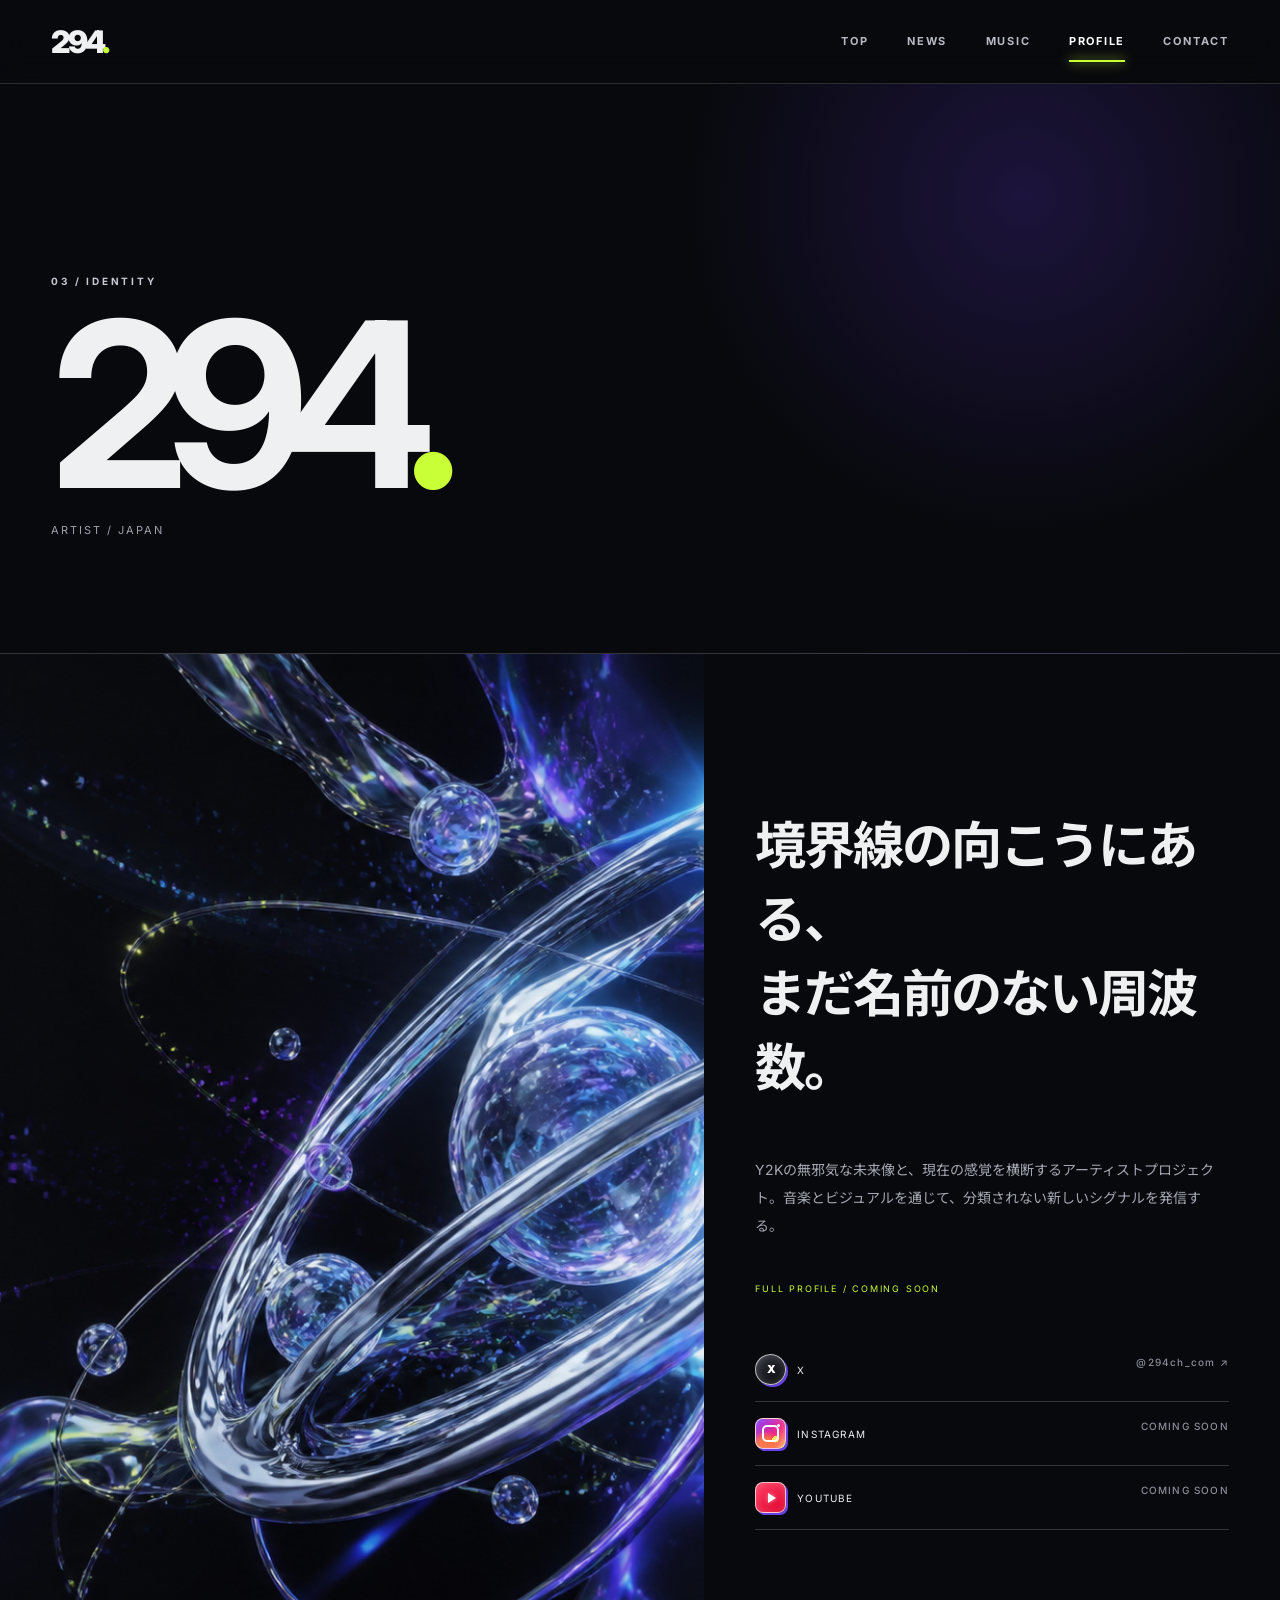
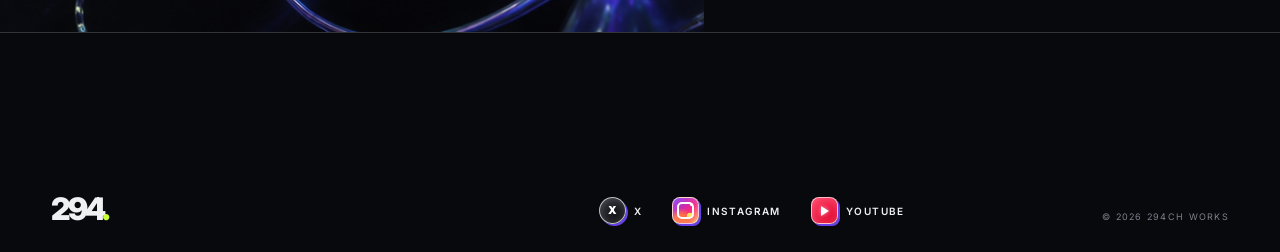
==== commit 2ee96c77: "Improve tunnel quality and add social icons" ====
--- a/about/index.html
+++ b/about/index.html
@@ -1,4 +1,4 @@
-<!doctype html><html lang="ja" data-page="profile"><head><meta charset="utf-8"><meta name="viewport" content="width=device-width,initial-scale=1"><meta name="theme-color" content="#08090d"><meta name="description" content="アーティスト294.のプロフィール。"><title>PROFILE — 294.</title><link rel="stylesheet" href="/assets/site.css"><script defer src="/assets/site.js"></script></head><body>
+<!doctype html><html lang="ja" data-page="profile"><head><meta charset="utf-8"><meta name="viewport" content="width=device-width,initial-scale=1"><meta name="theme-color" content="#08090d"><meta name="description" content="アーティスト294.のプロフィール。"><title>PROFILE — 294.</title><link rel="stylesheet" href="/assets/site.css?v=20260806-9"><script defer src="/assets/site.js?v=20260806-9"></script></head><body>
 <header class="site-header"><a class="wordmark" href="/" aria-label="294. トップへ">294<span>.</span></a><button class="menu-button" type="button" aria-expanded="false" aria-controls="site-nav"><span></span><span></span><span></span><b>MENU</b></button><nav id="site-nav" class="site-nav" aria-label="メインメニュー"><a href="/">TOP</a><a href="/news/">NEWS</a><a href="/discography/">MUSIC</a><a class="active" href="/about/">PROFILE</a><a href="/contact/">CONTACT</a></nav></header>
-<main class="subpage"><header class="page-title reveal"><p class="eyebrow">03 / IDENTITY</p><h1>294<span>.</span></h1><p>ARTIST / JAPAN</p></header><section class="profile-grid reveal"><div class="profile-visual"><img src="/assets/images/294-hero.png" alt="294. キービジュアル"></div><div class="profile-copy"><p class="lead">境界線の向こうにある、<br>まだ名前のない周波数。</p><p>Y2Kの無邪気な未来像と、現在の感覚を横断するアーティストプロジェクト。音楽とビジュアルを通じて、分類されない新しいシグナルを発信する。</p><p class="profile-note">FULL PROFILE / COMING SOON</p><div class="social-stack"><a href="https://x.com/294ch_com" target="_blank" rel="noopener"><span>X</span><b>@294ch_com ↗</b></a><a href="#"><span>INSTAGRAM</span><b>COMING SOON</b></a><a href="#"><span>YOUTUBE</span><b>COMING SOON</b></a></div></div></section></main>
-<footer class="site-footer"><a class="wordmark" href="/">294<span>.</span></a><div class="footer-links"><a href="https://x.com/294ch_com" target="_blank" rel="noopener">X ↗</a><a href="#">INSTAGRAM ↗</a><a href="#">YOUTUBE ↗</a></div><small>© 2026 294CH WORKS</small></footer></body></html>
+<main class="subpage"><header class="page-title reveal"><p class="eyebrow">03 / IDENTITY</p><h1>294<span>.</span></h1><p>ARTIST / JAPAN</p></header><section class="profile-grid reveal"><div class="profile-visual"><img src="/assets/images/294-hero.png" alt="294. キービジュアル"></div><div class="profile-copy"><p class="lead">境界線の向こうにある、<br>まだ名前のない周波数。</p><p>Y2Kの無邪気な未来像と、現在の感覚を横断するアーティストプロジェクト。音楽とビジュアルを通じて、分類されない新しいシグナルを発信する。</p><p class="profile-note">FULL PROFILE / COMING SOON</p><div class="social-stack"><a href="https://x.com/294ch_com" target="_blank" rel="noopener"><span><i class="social-icon social-x" aria-hidden="true">X</i>X</span><b>@294ch_com ↗</b></a><a href="#"><span><i class="social-icon social-instagram" aria-hidden="true"></i>INSTAGRAM</span><b>COMING SOON</b></a><a href="#"><span><i class="social-icon social-youtube" aria-hidden="true"></i>YOUTUBE</span><b>COMING SOON</b></a></div></div></section></main>
+<footer class="site-footer"><a class="wordmark" href="/">294<span>.</span></a><div class="footer-links"><a href="https://x.com/294ch_com" target="_blank" rel="noopener"><span class="social-icon social-x" aria-hidden="true">X</span><b>X</b></a><a href="#"><span class="social-icon social-instagram" aria-hidden="true"></span><b>INSTAGRAM</b></a><a href="#"><span class="social-icon social-youtube" aria-hidden="true"></span><b>YOUTUBE</b></a></div><small>© 2026 294CH WORKS</small></footer></body></html>
--- a/assets/site.css
+++ b/assets/site.css
@@ -26,3 +26,25 @@
 @media(max-width:760px){.object-planet{width:92vw;right:-45%;top:10%}.object-heart{width:58vw;right:-14%;bottom:17%}.object-stars{width:48vw;left:-8%;top:14%}.object-blob{width:66vw;right:19%;bottom:-4%}.object-heart-mini{width:25vw;left:13%;bottom:31%}.object-stars-mini{width:31vw;right:-8%;top:45%}.hud-time{display:none}.hero h1:after{font-size:.34em;top:55%;left:8%}}
 @media(prefers-reduced-motion:reduce){*{scroll-behavior:auto!important;animation:none!important;transition:none!important}.reveal{opacity:1;transform:none}.hero-canvas{display:none}.hero-art{opacity:1!important}}
 @keyframes tunnel-flight{0%{opacity:0;transform:scale(.92)}10%{opacity:.8}30%{opacity:.96}45%{opacity:0;transform:scale(2.25)}100%{opacity:0;transform:scale(2.25)}}
+
+/* Hi-DPI procedural tunnel: the raster texture is only a subtle color layer. */
+.tunnel-stage{position:absolute;inset:-2%;z-index:-4;overflow:hidden;background:#030408}
+.tunnel-texture{position:absolute;inset:0;z-index:1;width:100%;height:100%;object-fit:cover;object-position:center;opacity:.1;filter:saturate(1.15) contrast(1.16);mix-blend-mode:screen}
+.tunnel-canvas{position:absolute;inset:0;z-index:0;width:100%;height:100%;display:block}
+
+/* Compact custom social marks keep the footer/profile consistent with the Y2K UI. */
+.footer-links a{display:inline-flex;align-items:center;gap:8px}
+.footer-links b{font:inherit;font-weight:600}
+.social-icon{position:relative;display:inline-grid;place-items:center;width:27px;height:27px;flex:none;overflow:hidden;border:1px solid rgba(255,255,255,.72);background:linear-gradient(145deg,rgba(255,255,255,.24),rgba(73,46,164,.54));color:#fff;box-shadow:2px 2px 0 rgba(112,72,255,.9),inset 0 0 8px rgba(255,255,255,.2);font-style:normal;line-height:1;transition:transform .2s ease,box-shadow .2s ease}
+a:hover>.social-icon,a:hover span>.social-icon{transform:translate(-1px,-1px);box-shadow:4px 4px 0 rgba(112,72,255,.9),inset 0 0 8px rgba(255,255,255,.28)}
+.social-x{border-radius:50%;font-size:11px;font-weight:900;letter-spacing:-.08em;background:linear-gradient(145deg,#30333c,#050608)}
+.social-instagram{border-radius:8px;background:radial-gradient(circle at 67% 70%,#ffe15f 0 11%,transparent 12%),radial-gradient(circle at 33% 92%,#ff7043 0 22%,transparent 45%),linear-gradient(135deg,#7b36ff,#f72585 58%,#ffba49)}
+.social-instagram:before{content:"";position:absolute;width:13px;height:13px;border:2px solid #fff;border-radius:5px}
+.social-instagram:after{content:"";position:absolute;width:3px;height:3px;right:5px;top:5px;border-radius:50%;background:#fff}
+.social-youtube{border-radius:8px;background:linear-gradient(145deg,#ff3d63,#df002b)}
+.social-youtube:before{content:"";width:0;height:0;margin-left:2px;border-top:5px solid transparent;border-bottom:5px solid transparent;border-left:8px solid #fff;filter:drop-shadow(0 0 2px rgba(255,255,255,.5))}
+.social-stack span{display:inline-flex;align-items:center;gap:11px}
+.social-stack .social-icon{width:31px;height:31px}
+
+@media(max-width:760px){.footer-links{gap:14px;flex-wrap:wrap}.footer-links a{gap:6px}.footer-links b{font-size:8px}.tunnel-stage{inset:-1%}}
+@media(prefers-reduced-motion:reduce){.tunnel-canvas{display:block}}
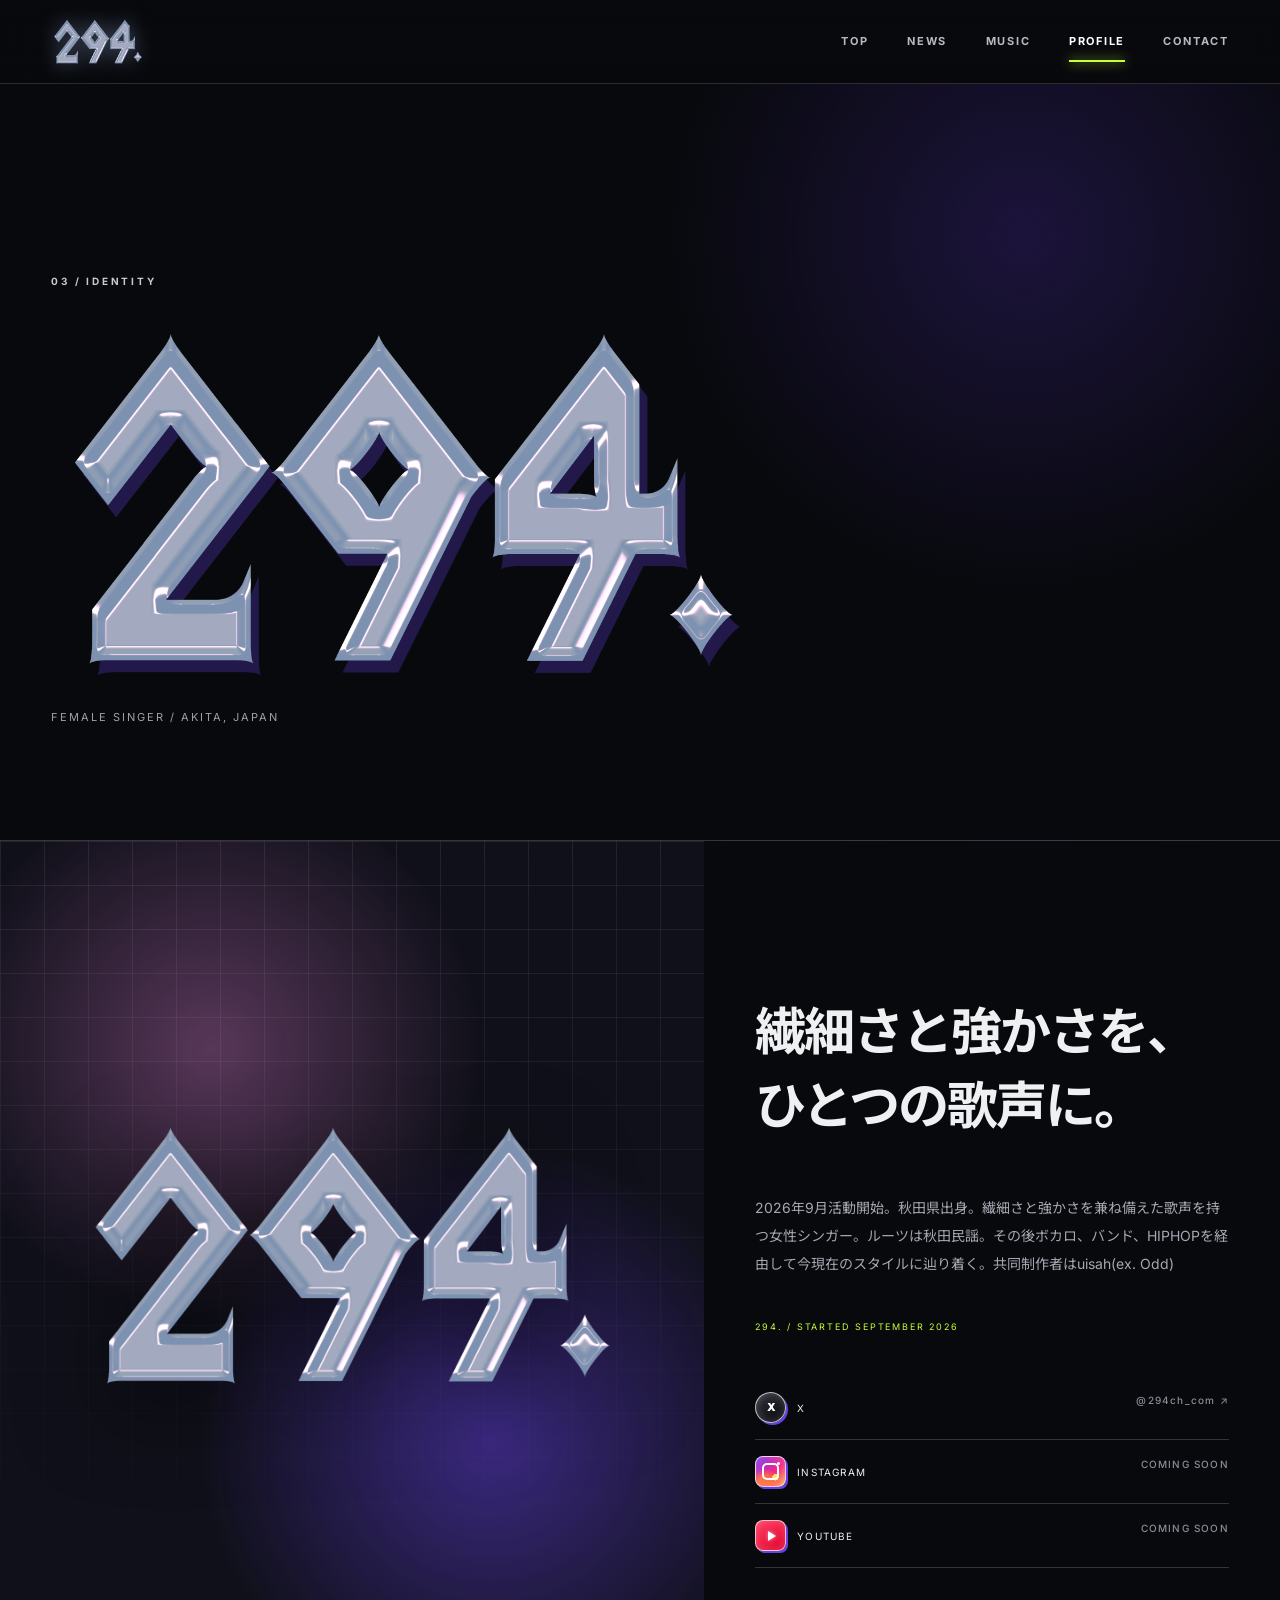
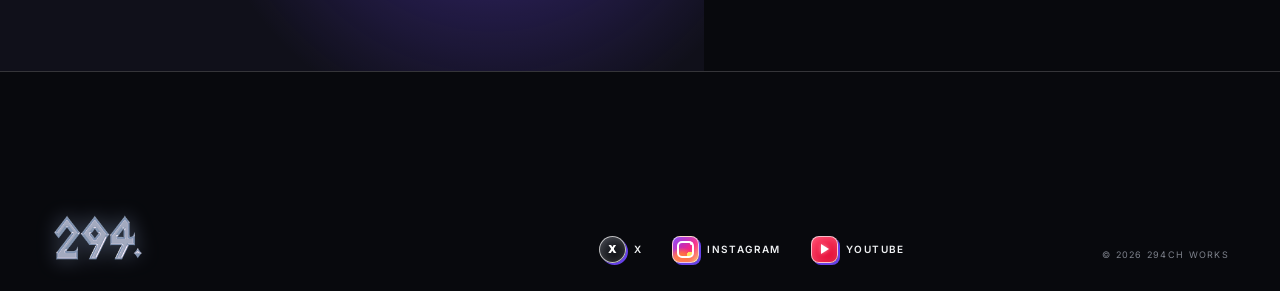
==== commit 344e2da6: "Add first single artwork and updated artist profile" ====
--- a/about/index.html
+++ b/about/index.html
@@ -1,4 +1,4 @@
-<!doctype html><html lang="ja" data-page="profile"><head><meta charset="utf-8"><meta name="viewport" content="width=device-width,initial-scale=1"><meta name="theme-color" content="#08090d"><meta name="description" content="アーティスト294.のプロフィール。"><title>PROFILE — 294.</title><link rel="stylesheet" href="/assets/site.css?v=20260806-9"><script defer src="/assets/site.js?v=20260806-9"></script></head><body>
-<header class="site-header"><a class="wordmark" href="/" aria-label="294. トップへ">294<span>.</span></a><button class="menu-button" type="button" aria-expanded="false" aria-controls="site-nav"><span></span><span></span><span></span><b>MENU</b></button><nav id="site-nav" class="site-nav" aria-label="メインメニュー"><a href="/">TOP</a><a href="/news/">NEWS</a><a href="/discography/">MUSIC</a><a class="active" href="/about/">PROFILE</a><a href="/contact/">CONTACT</a></nav></header>
-<main class="subpage"><header class="page-title reveal"><p class="eyebrow">03 / IDENTITY</p><h1>294<span>.</span></h1><p>ARTIST / JAPAN</p></header><section class="profile-grid reveal"><div class="profile-visual"><img src="/assets/images/294-hero.png" alt="294. キービジュアル"></div><div class="profile-copy"><p class="lead">境界線の向こうにある、<br>まだ名前のない周波数。</p><p>Y2Kの無邪気な未来像と、現在の感覚を横断するアーティストプロジェクト。音楽とビジュアルを通じて、分類されない新しいシグナルを発信する。</p><p class="profile-note">FULL PROFILE / COMING SOON</p><div class="social-stack"><a href="https://x.com/294ch_com" target="_blank" rel="noopener"><span><i class="social-icon social-x" aria-hidden="true">X</i>X</span><b>@294ch_com ↗</b></a><a href="#"><span><i class="social-icon social-instagram" aria-hidden="true"></i>INSTAGRAM</span><b>COMING SOON</b></a><a href="#"><span><i class="social-icon social-youtube" aria-hidden="true"></i>YOUTUBE</span><b>COMING SOON</b></a></div></div></section></main>
-<footer class="site-footer"><a class="wordmark" href="/">294<span>.</span></a><div class="footer-links"><a href="https://x.com/294ch_com" target="_blank" rel="noopener"><span class="social-icon social-x" aria-hidden="true">X</span><b>X</b></a><a href="#"><span class="social-icon social-instagram" aria-hidden="true"></span><b>INSTAGRAM</b></a><a href="#"><span class="social-icon social-youtube" aria-hidden="true"></span><b>YOUTUBE</b></a></div><small>© 2026 294CH WORKS</small></footer></body></html>
+<!doctype html><html lang="ja" data-page="profile"><head><meta charset="utf-8"><meta name="viewport" content="width=device-width,initial-scale=1"><meta name="theme-color" content="#08090d"><meta name="description" content="2026年9月活動開始。秋田県出身の女性シンガー、294.のプロフィール。"><title>PROFILE — 294.</title><meta property="og:title" content="PROFILE — 294."><meta property="og:description" content="2026年9月活動開始。秋田県出身の女性シンガー、294."><meta property="og:type" content="website"><meta property="og:image" content="https://294ch.com/assets/images/og-294-neomero.png"><meta name="twitter:card" content="summary_large_image"><meta name="twitter:image" content="https://294ch.com/assets/images/og-294-neomero.png"><link rel="stylesheet" href="/assets/site.css?v=20260830-1"><script defer src="/assets/site.js?v=20260830-1"></script></head><body>
+<header class="site-header"><a class="wordmark" href="/" aria-label="294. トップへ"><img src="/assets/images/294-logo.png" alt="294."></a><button class="menu-button" type="button" aria-expanded="false" aria-controls="site-nav"><span></span><span></span><span></span><b>MENU</b></button><nav id="site-nav" class="site-nav" aria-label="メインメニュー"><a href="/">TOP</a><a href="/news/">NEWS</a><a href="/discography/">MUSIC</a><a class="active" href="/about/">PROFILE</a><a href="/contact/">CONTACT</a></nav></header>
+<main class="subpage"><header class="page-title reveal"><p class="eyebrow">03 / IDENTITY</p><h1 class="profile-logo-title"><img src="/assets/images/294-logo.png" alt="294."></h1><p>FEMALE SINGER / AKITA, JAPAN</p></header><section class="profile-grid reveal"><div class="profile-visual profile-brand-panel"><img src="/assets/images/294-logo.png" alt="294. ロゴ"></div><div class="profile-copy"><p class="lead">繊細さと強かさを、<br>ひとつの歌声に。</p><p>2026年9月活動開始。秋田県出身。繊細さと強かさを兼ね備えた歌声を持つ女性シンガー。ルーツは秋田民謡。その後ボカロ、バンド、HIPHOPを経由して今現在のスタイルに辿り着く。共同制作者はuisah(ex. Odd)</p><p class="profile-note">294. / STARTED SEPTEMBER 2026</p><div class="social-stack"><a href="https://x.com/294ch_com" target="_blank" rel="noopener"><span><i class="social-icon social-x" aria-hidden="true">X</i>X</span><b>@294ch_com ↗</b></a><a href="#"><span><i class="social-icon social-instagram" aria-hidden="true"></i>INSTAGRAM</span><b>COMING SOON</b></a><a href="#"><span><i class="social-icon social-youtube" aria-hidden="true"></i>YOUTUBE</span><b>COMING SOON</b></a></div></div></section></main>
+<footer class="site-footer"><a class="wordmark" href="/" aria-label="294. トップへ"><img src="/assets/images/294-logo.png" alt="294."></a><div class="footer-links"><a href="https://x.com/294ch_com" target="_blank" rel="noopener"><span class="social-icon social-x" aria-hidden="true">X</span><b>X</b></a><a href="#"><span class="social-icon social-instagram" aria-hidden="true"></span><b>INSTAGRAM</b></a><a href="#"><span class="social-icon social-youtube" aria-hidden="true"></span><b>YOUTUBE</b></a></div><small>© 2026 294CH WORKS</small></footer></body></html>
--- a/assets/site.css
+++ b/assets/site.css
@@ -48,3 +48,31 @@
 
 @media(max-width:760px){.footer-links{gap:14px;flex-wrap:wrap}.footer-links a{gap:6px}.footer-links b{font-size:8px}.tunnel-stage{inset:-1%}}
 @media(prefers-reduced-motion:reduce){.tunnel-canvas{display:block}}
+
+/* 2026.09 brand and first-single update */
+.wordmark{display:inline-flex;align-items:center;width:94px;height:50px;font-size:0;letter-spacing:0}
+.wordmark img{width:100%;height:auto;filter:drop-shadow(0 0 10px rgba(180,205,255,.35))}
+.hero-copy{width:min(58vw,850px)}
+.hero h1.hero-logo{width:100%;margin:0;font-size:0;line-height:1;letter-spacing:0;filter:drop-shadow(9px 13px 0 rgba(103,65,255,.28))}
+.hero h1.hero-logo:after{display:none}
+.hero h1.hero-logo img{width:100%;height:auto;filter:drop-shadow(0 16px 35px rgba(0,0,0,.68))}
+.single-art-card{position:relative;display:block;max-width:680px;padding:10px;background:linear-gradient(145deg,#fff,#7a74a0 48%,#2d235d);box-shadow:18px 22px 0 rgba(112,72,255,.2),0 35px 100px rgba(0,0,0,.6);transform:rotate(-1.5deg);transition:transform .35s ease,box-shadow .35s ease}
+.single-art-card:hover{transform:rotate(0) translateY(-5px);box-shadow:22px 28px 0 rgba(112,72,255,.28),0 40px 110px rgba(0,0,0,.7)}
+.single-art-card img{width:100%;aspect-ratio:1;object-fit:cover}
+.single-art-card span{position:absolute;right:-12px;bottom:22px;padding:8px 12px;background:var(--lime);color:#08090d;font:800 9px/1 monospace;letter-spacing:.14em;box-shadow:4px 4px 0 #7448ff}
+.release-status{margin:-32px 0 42px;color:#ff95f1;font-size:13px;font-weight:700;letter-spacing:.12em}
+.release-cover{padding:9px;background:linear-gradient(145deg,#fff,#a79ac8 46%,#4c2a87)}
+.release-cover img{width:100%;aspect-ratio:1;object-fit:cover}
+.release-description{max-width:580px;margin-top:28px!important;color:#b7bac3!important;font-size:13px!important;letter-spacing:0!important;line-height:1.9}
+.platforms a{display:inline-flex;padding:12px 18px;border:1px solid var(--lime);border-radius:40px;color:var(--lime);font-size:9px;font-weight:800;letter-spacing:.14em;transition:.2s}
+.platforms a:hover{background:var(--lime);color:#08090d;box-shadow:0 0 25px rgba(201,255,55,.25)}
+.news-release{grid-template-columns:1fr 2.2fr minmax(180px,280px);align-items:center}
+.news-release>img{width:100%;aspect-ratio:1;object-fit:cover;padding:5px;background:linear-gradient(145deg,#fff,#7851b5);box-shadow:10px 12px 0 rgba(112,72,255,.18)}
+.news-cta{display:inline-block;margin-top:20px;color:var(--lime);font-size:9px;font-weight:800;letter-spacing:.15em;border-bottom:1px solid var(--lime);padding-bottom:6px}
+.page-title h1.profile-logo-title{width:min(55vw,820px);margin:28px 0;font-size:0;line-height:1;letter-spacing:0}
+.profile-logo-title img{width:100%;height:auto;filter:drop-shadow(8px 12px 0 rgba(112,72,255,.25))}
+.profile-brand-panel{position:relative;display:grid;place-items:center;background:radial-gradient(circle at 30% 25%,rgba(255,145,235,.3),transparent 34%),radial-gradient(circle at 70% 72%,rgba(112,72,255,.45),transparent 38%),#10101a}
+.profile-brand-panel:before{content:"";position:absolute;inset:0;background-image:linear-gradient(rgba(255,255,255,.08) 1px,transparent 1px),linear-gradient(90deg,rgba(255,255,255,.08) 1px,transparent 1px);background-size:44px 44px;mask-image:linear-gradient(#000,transparent 88%)}
+.profile-brand-panel img{position:relative;width:78%;height:auto;object-fit:contain;padding:0;filter:drop-shadow(0 22px 45px rgba(0,0,0,.55))}
+
+@media(max-width:760px){.wordmark{width:78px;height:44px}.hero-copy{width:88vw;left:5vw;bottom:125px}.hero h1.hero-logo{width:100%}.music-tease h2{font-size:13vw}.single-art-card{max-width:88vw;margin:0 auto}.release-status{margin:-28px 0 36px}.news-release{grid-template-columns:1fr auto}.news-release>img{grid-column:1/3;width:min(100%,420px);margin-top:22px}.page-title h1.profile-logo-title{width:88vw}.profile-brand-panel{min-height:430px}.profile-brand-panel img{width:88%}}
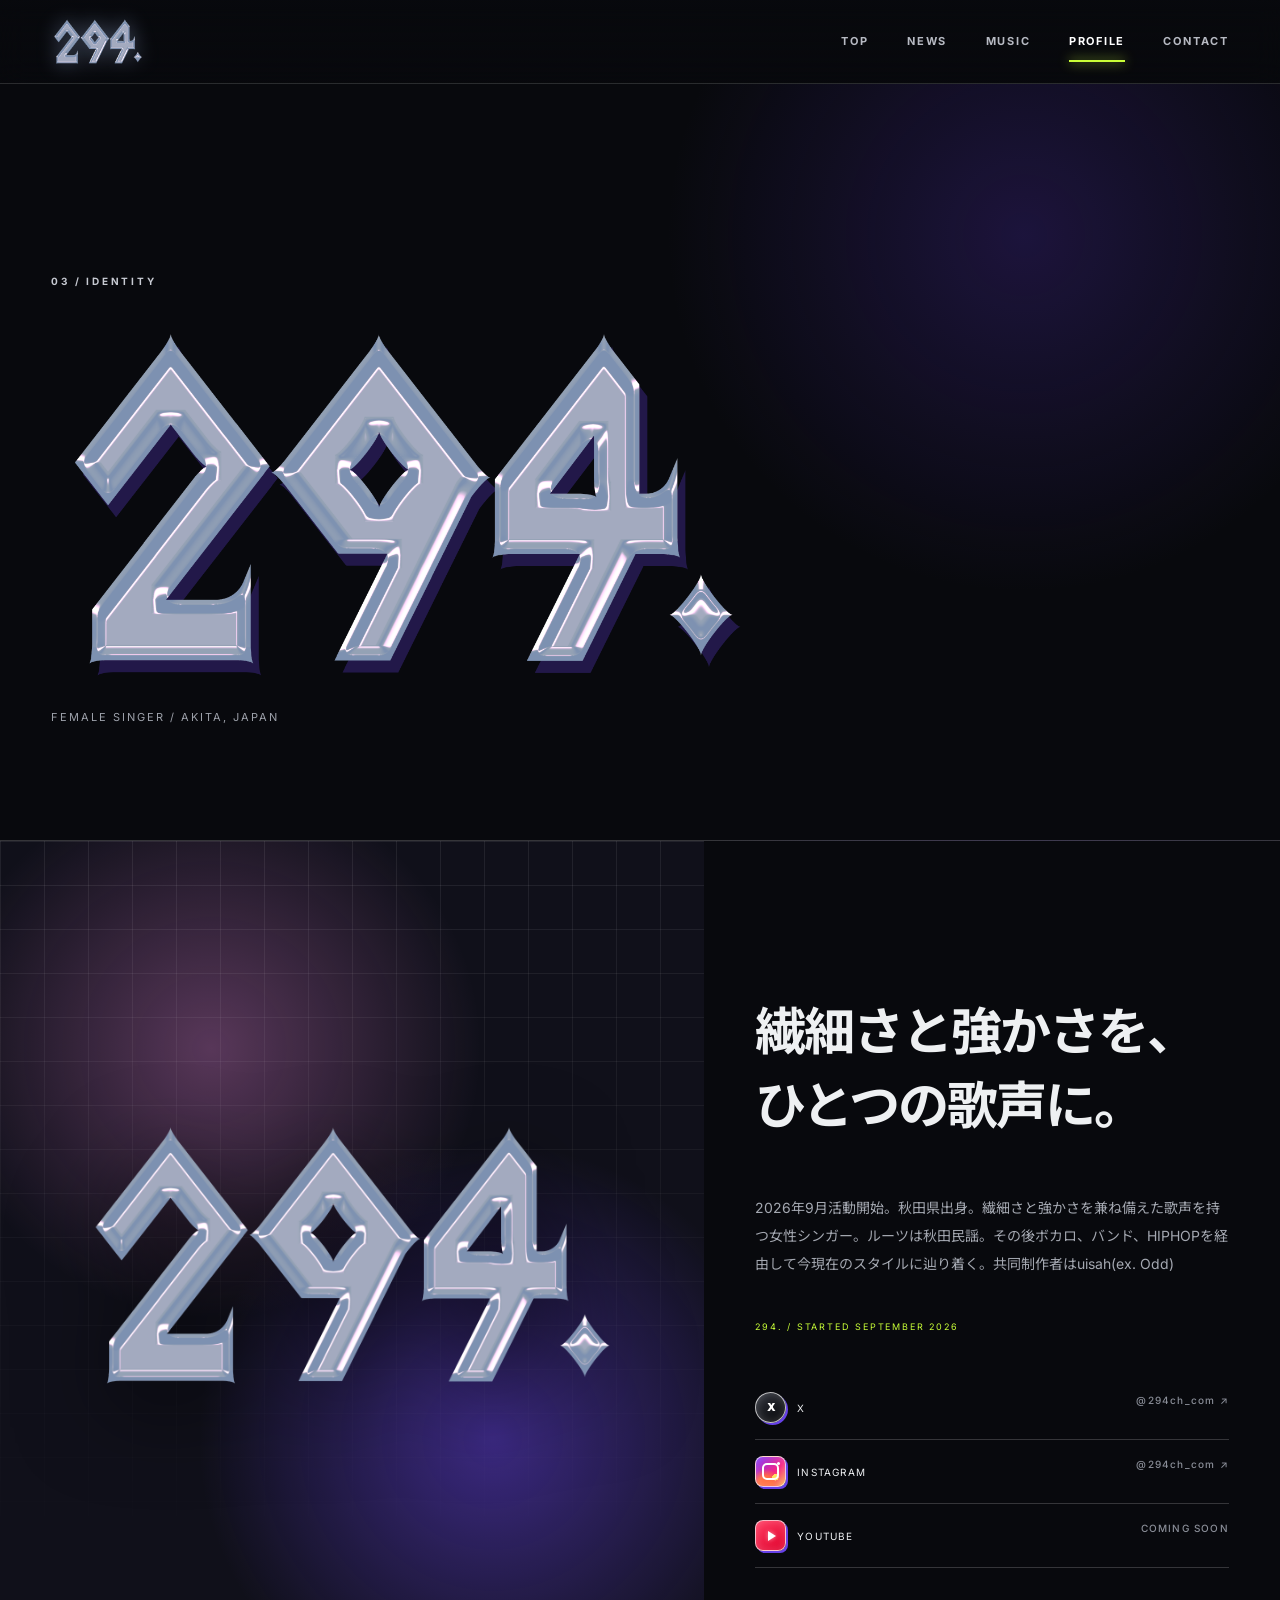
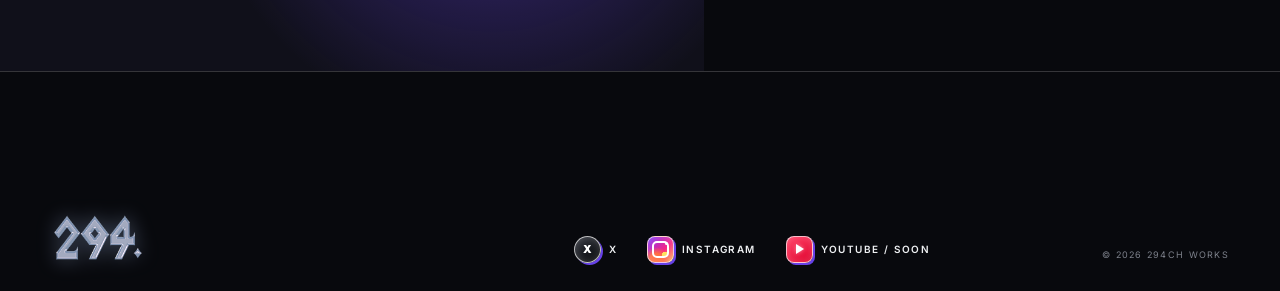
==== commit 7e303b4b: "Update Eggs and Instagram links" ====
--- a/about/index.html
+++ b/about/index.html
@@ -1,4 +1,4 @@
-<!doctype html><html lang="ja" data-page="profile"><head><meta charset="utf-8"><meta name="viewport" content="width=device-width,initial-scale=1"><meta name="theme-color" content="#08090d"><meta name="description" content="2026年9月活動開始。秋田県出身の女性シンガー、294.のプロフィール。"><title>PROFILE — 294.</title><meta property="og:title" content="PROFILE — 294."><meta property="og:description" content="2026年9月活動開始。秋田県出身の女性シンガー、294."><meta property="og:type" content="website"><meta property="og:image" content="https://294ch.com/assets/images/og-294-neomero.png"><meta name="twitter:card" content="summary_large_image"><meta name="twitter:image" content="https://294ch.com/assets/images/og-294-neomero.png"><link rel="stylesheet" href="/assets/site.css?v=20260830-1"><script defer src="/assets/site.js?v=20260830-1"></script></head><body>
+<!doctype html><html lang="ja" data-page="profile"><head><meta charset="utf-8"><meta name="viewport" content="width=device-width,initial-scale=1"><meta name="theme-color" content="#08090d"><meta name="description" content="2026年9月活動開始。秋田県出身の女性シンガー、294.のプロフィール。"><title>PROFILE — 294.</title><meta property="og:title" content="PROFILE — 294."><meta property="og:description" content="2026年9月活動開始。秋田県出身の女性シンガー、294."><meta property="og:type" content="website"><meta property="og:image" content="https://294ch.com/assets/images/og-294-neomero.png"><meta name="twitter:card" content="summary_large_image"><meta name="twitter:image" content="https://294ch.com/assets/images/og-294-neomero.png"><link rel="stylesheet" href="/assets/site.css?v=20260830-2"><script defer src="/assets/site.js?v=20260830-2"></script></head><body>
 <header class="site-header"><a class="wordmark" href="/" aria-label="294. トップへ"><img src="/assets/images/294-logo.png" alt="294."></a><button class="menu-button" type="button" aria-expanded="false" aria-controls="site-nav"><span></span><span></span><span></span><b>MENU</b></button><nav id="site-nav" class="site-nav" aria-label="メインメニュー"><a href="/">TOP</a><a href="/news/">NEWS</a><a href="/discography/">MUSIC</a><a class="active" href="/about/">PROFILE</a><a href="/contact/">CONTACT</a></nav></header>
-<main class="subpage"><header class="page-title reveal"><p class="eyebrow">03 / IDENTITY</p><h1 class="profile-logo-title"><img src="/assets/images/294-logo.png" alt="294."></h1><p>FEMALE SINGER / AKITA, JAPAN</p></header><section class="profile-grid reveal"><div class="profile-visual profile-brand-panel"><img src="/assets/images/294-logo.png" alt="294. ロゴ"></div><div class="profile-copy"><p class="lead">繊細さと強かさを、<br>ひとつの歌声に。</p><p>2026年9月活動開始。秋田県出身。繊細さと強かさを兼ね備えた歌声を持つ女性シンガー。ルーツは秋田民謡。その後ボカロ、バンド、HIPHOPを経由して今現在のスタイルに辿り着く。共同制作者はuisah(ex. Odd)</p><p class="profile-note">294. / STARTED SEPTEMBER 2026</p><div class="social-stack"><a href="https://x.com/294ch_com" target="_blank" rel="noopener"><span><i class="social-icon social-x" aria-hidden="true">X</i>X</span><b>@294ch_com ↗</b></a><a href="#"><span><i class="social-icon social-instagram" aria-hidden="true"></i>INSTAGRAM</span><b>COMING SOON</b></a><a href="#"><span><i class="social-icon social-youtube" aria-hidden="true"></i>YOUTUBE</span><b>COMING SOON</b></a></div></div></section></main>
-<footer class="site-footer"><a class="wordmark" href="/" aria-label="294. トップへ"><img src="/assets/images/294-logo.png" alt="294."></a><div class="footer-links"><a href="https://x.com/294ch_com" target="_blank" rel="noopener"><span class="social-icon social-x" aria-hidden="true">X</span><b>X</b></a><a href="#"><span class="social-icon social-instagram" aria-hidden="true"></span><b>INSTAGRAM</b></a><a href="#"><span class="social-icon social-youtube" aria-hidden="true"></span><b>YOUTUBE</b></a></div><small>© 2026 294CH WORKS</small></footer></body></html>
+<main class="subpage"><header class="page-title reveal"><p class="eyebrow">03 / IDENTITY</p><h1 class="profile-logo-title"><img src="/assets/images/294-logo.png" alt="294."></h1><p>FEMALE SINGER / AKITA, JAPAN</p></header><section class="profile-grid reveal"><div class="profile-visual profile-brand-panel"><img src="/assets/images/294-logo.png" alt="294. ロゴ"></div><div class="profile-copy"><p class="lead">繊細さと強かさを、<br>ひとつの歌声に。</p><p>2026年9月活動開始。秋田県出身。繊細さと強かさを兼ね備えた歌声を持つ女性シンガー。ルーツは秋田民謡。その後ボカロ、バンド、HIPHOPを経由して今現在のスタイルに辿り着く。共同制作者はuisah(ex. Odd)</p><p class="profile-note">294. / STARTED SEPTEMBER 2026</p><div class="social-stack"><a href="https://x.com/294ch_com" target="_blank" rel="noopener"><span><i class="social-icon social-x" aria-hidden="true">X</i>X</span><b>@294ch_com ↗</b></a><a href="https://www.instagram.com/294ch_com/" target="_blank" rel="noopener"><span><i class="social-icon social-instagram" aria-hidden="true"></i>INSTAGRAM</span><b>@294ch_com ↗</b></a><a href="#" aria-label="YouTube 準備中"><span><i class="social-icon social-youtube" aria-hidden="true"></i>YOUTUBE</span><b>COMING SOON</b></a></div></div></section></main>
+<footer class="site-footer"><a class="wordmark" href="/" aria-label="294. トップへ"><img src="/assets/images/294-logo.png" alt="294."></a><div class="footer-links"><a href="https://x.com/294ch_com" target="_blank" rel="noopener"><span class="social-icon social-x" aria-hidden="true">X</span><b>X</b></a><a href="https://www.instagram.com/294ch_com/" target="_blank" rel="noopener"><span class="social-icon social-instagram" aria-hidden="true"></span><b>INSTAGRAM</b></a><a href="#" aria-label="YouTube 準備中"><span class="social-icon social-youtube" aria-hidden="true"></span><b>YOUTUBE / SOON</b></a></div><small>© 2026 294CH WORKS</small></footer></body></html>
